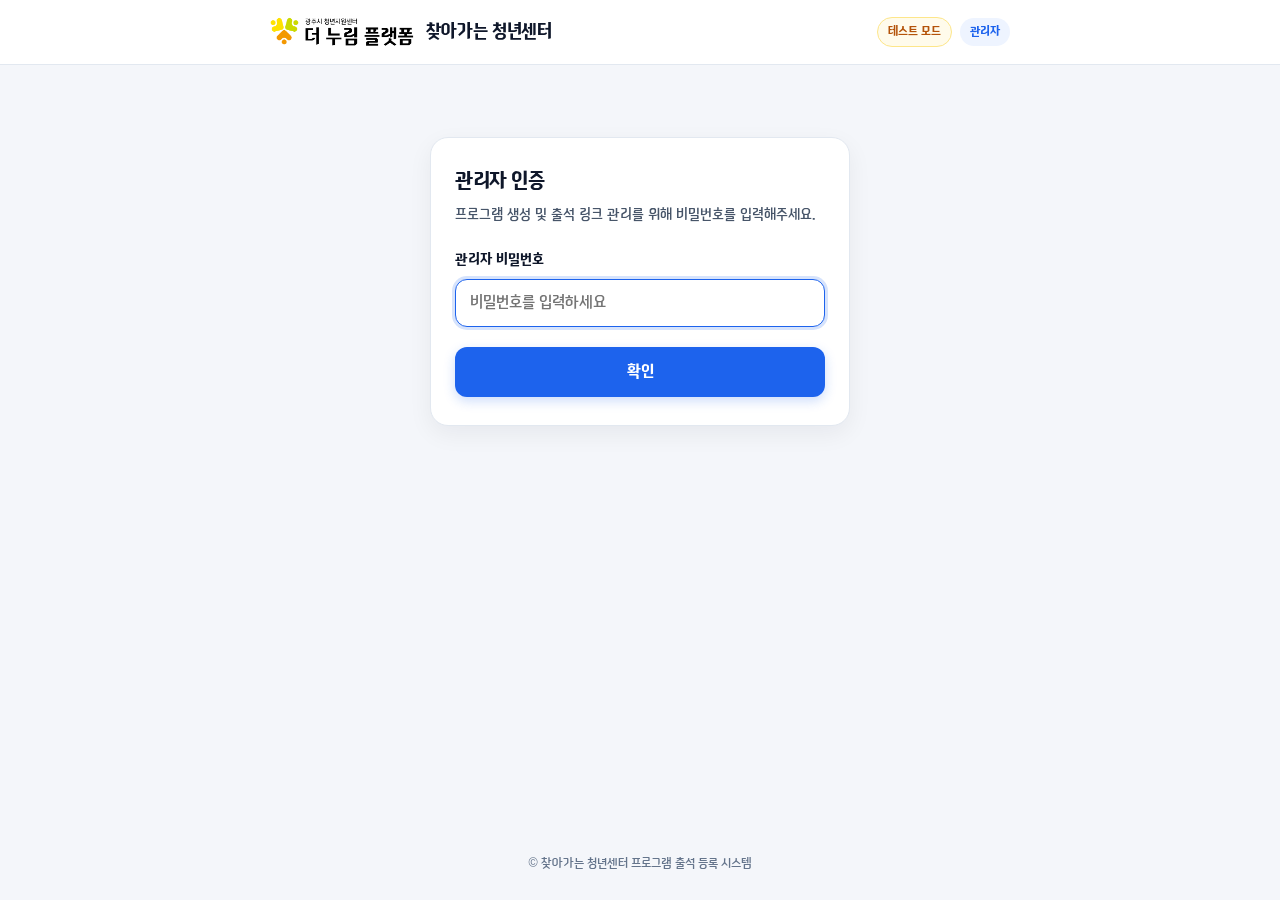
==== admin.html @ 54765390 "Initial commit: 찾아가는 청년센터 출석 등록 시스템" ====
<!DOCTYPE html>
<html lang="ko">
<head>
  <meta charset="UTF-8" />
  <meta name="viewport" content="width=device-width, initial-scale=1.0, viewport-fit=cover" />
  <title>찾아가는 청년센터 - 관리자 페이지</title>
  <link rel="stylesheet" href="./style.css" />
</head>
<body>
  <!-- 상단 헤더 -->
  <header class="site-header">
    <div class="header-inner">
      <div class="brand">
        <img
          src="./assets/images/logo.png"
          alt="찾아가는 청년센터 로고"
          class="brand-logo"
          onerror="this.style.display='none'"
        />
        <span class="brand-title">찾아가는 청년센터</span>
      </div>
      <div style="display: flex; align-items: center; gap: 8px;">
        <span id="testModeBadge" class="header-badge header-badge--test hidden">테스트 모드</span>
        <span class="header-badge">관리자</span>
      </div>
    </div>
  </header>

  <!-- 메인 콘텐츠 -->
  <main class="main-container main-container--admin">
    <!-- 1. 관리자 비밀번호 확인 화면 -->
    <section id="authSection" class="card auth-card">
      <div class="card-header">
        <h1 class="card-title">관리자 인증</h1>
        <p class="card-subtitle">프로그램 생성 및 출석 링크 관리를 위해 비밀번호를 입력해주세요.</p>
      </div>

      <form id="authForm" class="form-stack" novalidate>
        <div class="form-group">
          <label for="adminPasswordInput" class="form-label">관리자 비밀번호</label>
          <input
            type="password"
            id="adminPasswordInput"
            class="form-input"
            placeholder="비밀번호를 입력하세요"
            autocomplete="current-password"
            required
          />
          <p id="authError" class="field-error" role="alert"></p>
        </div>
        <button type="submit" class="btn btn--primary btn--full">확인</button>
      </form>
    </section>

    <!-- 2. 관리자 대시보드 (인증 통과 후 표시) -->
    <div id="adminDashboard" class="hidden">
      <!-- 프로그램 생성 / 수정 카드 -->
      <section id="programFormCard" class="card">
        <!-- 수정 모드 배너 -->
        <div id="editModeBanner" class="edit-mode-banner hidden" role="status">
          <div class="edit-mode-text">
            <strong>프로그램 수정 모드 (<span id="editModeCodeLabel"></span>)</strong>
            저장 이후 새로 등록되는 출석에만 변경 내용이 반영되며, 이전 출석 기록은 그대로 유지됩니다.
          </div>
          <button type="button" id="cancelEditBtn" class="btn btn--secondary btn--sm">수정 취소</button>
        </div>

        <div class="card-header">
          <h1 id="programFormTitle" class="card-title">새 프로그램 생성</h1>
          <p id="programFormSubtitle" class="card-subtitle">
            프로그램 정보를 입력하면 고유 코드가 자동 발급되고 참가자 출석 등록용 전용 링크가 생성됩니다.
          </p>
        </div>

        <form id="createProgramForm" class="form-stack" novalidate>
          <!-- 1) 프로그램명 -->
          <div class="form-group">
            <label for="inputProgramName" class="form-label">
              프로그램명 <span class="required-mark" aria-hidden="true">*</span>
            </label>
            <input
              type="text"
              id="inputProgramName"
              class="form-input"
              placeholder="예: 청년 재테크 원데이 클래스"
              required
            />
          </div>

          <!-- 2) 프로그램 일자 (다회기 복수 선택 달력) -->
          <div class="form-group">
            <div class="form-label-row">
              <span class="form-label">
                프로그램 일자 <span class="required-mark" aria-hidden="true">*</span>
                <span class="optional-mark">(다회기 복수 선택 가능)</span>
              </span>
              <span id="selectedDateCountPill" class="roster-count-pill">날짜 미선택</span>
            </div>

            <div class="calendar-box" id="multiDateCalendar">
              <div class="calendar-toolbar">
                <div class="calendar-nav">
                  <button type="button" id="calPrevMonthBtn" class="calendar-nav-btn" aria-label="이전 달">&#8249;</button>
                  <span id="calMonthLabel" class="calendar-month-label"></span>
                  <button type="button" id="calNextMonthBtn" class="calendar-nav-btn" aria-label="다음 달">&#8250;</button>
                </div>
                <div class="calendar-actions">
                  <button type="button" id="calTodayBtn" class="calendar-action-btn">오늘</button>
                  <button type="button" id="calClearDatesBtn" class="calendar-action-btn" disabled>전체 해제</button>
                </div>
              </div>

              <div id="calWeekdays" class="calendar-weekdays" role="row"></div>
              <div id="calDaysGrid" class="calendar-days" role="grid"></div>

              <div id="selectedDatesWrap" class="selected-dates-wrap">
                <span class="selected-dates-empty">달력에서 프로그램 진행 날짜를 클릭해 선택하세요.</span>
              </div>
            </div>

            <p class="form-help">
              날짜를 클릭해 여러 일자를 선택할 수 있으며, 상단 요일(일~토)을 클릭하면 해당 월의 같은 요일을 한 번에 선택하거나 해제할 수 있습니다.
            </p>
          </div>

          <!-- 3) 프로그램 시간 (오전/오후 · 시 · 분 드롭다운) -->
          <div class="form-group">
            <span class="form-label">
              프로그램 시간 <span class="required-mark" aria-hidden="true">*</span>
            </span>
            <div class="time-range-box">
              <div class="time-row">
                <span class="time-row-label">시작</span>
                <select id="startPeriod" class="form-select" aria-label="시작 오전/오후">
                  <option value="오전">오전</option>
                  <option value="오후" selected>오후</option>
                </select>
                <select id="startHour" class="form-select" aria-label="시작 시"></select>
                <select id="startMinute" class="form-select" aria-label="시작 분"></select>
              </div>
              <div class="time-row">
                <span class="time-row-label">종료</span>
                <select id="endPeriod" class="form-select" aria-label="종료 오전/오후"></select>
                <select id="endHour" class="form-select" aria-label="종료 시"></select>
                <select id="endMinute" class="form-select" aria-label="종료 분"></select>
              </div>
              <div class="time-preview-row">
                <span id="timePreviewText"></span>
              </div>
            </div>
            <p class="form-help">
              종료 시간은 선택한 시작 시간 이후의 시간만 자동으로 표시됩니다.
            </p>
          </div>

          <!-- 4) 강사명 -->
          <div class="form-group">
            <label for="inputInstructor" class="form-label">
              강사명 <span class="required-mark" aria-hidden="true">*</span>
            </label>
            <input
              type="text"
              id="inputInstructor"
              class="form-input"
              placeholder="예: 김청년"
              required
            />
          </div>

          <!-- 5) 사전 신청자 명단 (구조화 입력 + 추가 버튼) -->
          <div class="form-group">
            <div class="form-label-row">
              <span class="form-label">
                사전 신청자 명단 <span class="optional-mark">(선택사항)</span>
              </span>
              <span id="rosterCountPill" class="roster-count-pill">현장자유등록</span>
            </div>

            <div class="roster-builder">
              <div class="roster-builder-grid">
                <div class="roster-field">
                  <label for="rosterNameInput" class="roster-field-label">참가자명</label>
                  <input
                    type="text"
                    id="rosterNameInput"
                    class="form-input"
                    placeholder="실명 입력 (한글 2~5자)"
                    maxlength="10"
                  />
                </div>

                <div class="roster-field">
                  <label for="rosterBirthInput" class="roster-field-label">생년월일 (6자리)</label>
                  <input
                    type="text"
                    id="rosterBirthInput"
                    class="form-input"
                    inputmode="numeric"
                    pattern="[0-9]*"
                    maxlength="6"
                    placeholder="예: 950213"
                    autocomplete="off"
                  />
                </div>

                <div class="roster-field roster-field--full">
                  <span class="roster-field-label">성별</span>
                  <div class="option-card-grid" role="radiogroup" aria-label="사전 신청자 성별">
                    <div class="option-card">
                      <input type="radio" id="rosterGenderMale" name="rosterGender" value="남성" />
                      <label for="rosterGenderMale" class="option-card-label">남성</label>
                    </div>
                    <div class="option-card">
                      <input type="radio" id="rosterGenderFemale" name="rosterGender" value="여성" />
                      <label for="rosterGenderFemale" class="option-card-label">여성</label>
                    </div>
                  </div>
                </div>
              </div>

              <p id="rosterAddError" class="field-error" role="alert"></p>

              <div class="roster-add-row">
                <span class="form-help">이름 · 생년월일 · 성별 입력 후 추가 버튼을 눌러 명단에 등록하세요.</span>
                <button type="button" id="addRosterBtn" class="btn btn--secondary btn--sm">
                  + 참가자 추가
                </button>
              </div>

              <div id="rosterListContainer" class="roster-list"></div>
            </div>

            <p class="form-help">
              명단을 등록하면 이름·생년월일·성별이 일치하는 참가자만 출석할 수 있으며, 비워두면 현장 자유 참여(누구나 등록 가능) 모드로 작동합니다.
            </p>
          </div>

          <!-- 에러 알림 -->
          <div id="createAlert" class="alert alert--danger hidden" role="alert"></div>

          <!-- 생성 / 수정 버튼 -->
          <div class="form-actions-row">
            <button type="button" id="cancelEditBottomBtn" class="btn btn--secondary hidden">
              수정 취소
            </button>
            <button type="submit" id="createProgramBtn" class="btn btn--primary btn--full">
              프로그램 생성 및 링크 발급
            </button>
          </div>
        </form>
      </section>

      <!-- 생성 / 수정 완료 결과 카드 -->
      <section id="createdResultSection" class="card result-card hidden" aria-live="polite">
        <div class="result-header">
          <h2 class="result-title">
            <svg width="20" height="20" viewBox="0 0 24 24" fill="none" stroke="currentColor" stroke-width="2.4" stroke-linecap="round" stroke-linejoin="round" aria-hidden="true">
              <polyline points="20 6 9 17 4 12"></polyline>
            </svg>
            <span id="resultTitleText">프로그램이 생성되었습니다</span>
          </h2>
          <span id="resultCodeBadge" class="badge badge--code"></span>
        </div>

        <div class="summary-box" style="margin-top: 0;">
          <div class="summary-row">
            <span class="summary-key">프로그램명</span>
            <span id="resultProgramName" class="summary-val"></span>
          </div>
          <div class="summary-row">
            <span class="summary-key">일시</span>
            <span id="resultDateTime" class="summary-val"></span>
          </div>
          <div class="summary-row">
            <span class="summary-key">강사명</span>
            <span id="resultInstructor" class="summary-val"></span>
          </div>
          <div class="summary-row">
            <span class="summary-key">참여 방식</span>
            <span id="resultMode" class="summary-val"></span>
          </div>
        </div>

        <div class="link-box">
          <input
            type="text"
            id="resultUrlInput"
            class="link-input"
            readonly
            aria-label="참가자 출석 등록 전용 URL"
          />
          <button type="button" id="copyResultUrlBtn" class="btn btn--primary btn--sm">
            링크 복사
          </button>
        </div>

        <div class="result-actions">
          <a
            id="openResultUrlLink"
            href="#"
            target="_blank"
            rel="noopener noreferrer"
            class="btn btn--secondary btn--sm"
          >
            출석 페이지 열기
          </a>
        </div>
      </section>

      <!-- 기존 프로그램 목록 카드 -->
      <section class="card">
        <div class="section-header">
          <div>
            <h2 class="card-title" style="margin-bottom: 2px;">생성된 프로그램 목록</h2>
            <p id="programListSubtitle" class="card-subtitle">저장된 프로그램의 출석 링크를 확인하고 복사할 수 있습니다.</p>
          </div>
          <button type="button" id="refreshListBtn" class="btn btn--secondary btn--sm">
            새로고침
          </button>
        </div>

        <div id="programListLoading" class="empty-state hidden">
          프로그램 목록을 불러오는 중입니다...
        </div>

        <div id="programListError" class="alert alert--danger hidden" role="alert"></div>

        <div id="programListContainer" class="program-list"></div>
      </section>
    </div>
  </main>

  <footer class="site-footer">
    &copy; 찾아가는 청년센터 프로그램 출석 등록 시스템
  </footer>

  <script src="./config.js"></script>
  <script src="./admin.js"></script>
</body>
</html>
---- style.css ----
/* ==========================================================================
   찾아가는 청년센터 - 프로그램 참가자 출석 등록 시스템
   공통 스타일시트 (style.css)
   ========================================================================== */

/* Custom Font Declarations (assets/fonts/에 파일 배치 시 자동 적용) */
@font-face {
  font-family: 'NEXONFootballGothic';
  src:
    url('./assets/fonts/NEXON Football Gothic L.otf') format('opentype'),
    url('./assets/fonts/NEXONFootballGothicL.woff2') format('woff2'),
    url('./assets/fonts/NEXONFootballGothicL.woff') format('woff'),
    url('./assets/fonts/NEXONFootballGothicL.ttf') format('truetype'),
    url('./assets/fonts/NEXONFootballGothicL.otf') format('opentype');
  font-weight: 300;
  font-style: normal;
  font-display: swap;
}

@font-face {
  font-family: 'NEXONFootballGothic';
  src:
    url('./assets/fonts/NEXON Football Gothic B.otf') format('opentype'),
    url('./assets/fonts/NEXONFootballGothicB.woff2') format('woff2'),
    url('./assets/fonts/NEXONFootballGothicB.woff') format('woff'),
    url('./assets/fonts/NEXONFootballGothicB.ttf') format('truetype'),
    url('./assets/fonts/NEXONFootballGothicB.otf') format('opentype');
  font-weight: 700;
  font-style: normal;
  font-display: swap;
}

/* CSS Variables */
:root {
  --font-main: 'NEXONFootballGothic', 'Pretendard', -apple-system, BlinkMacSystemFont, 'Malgun Gothic', 'Apple SD Gothic Neo', sans-serif;

  --color-bg: #f4f6fa;
  --color-surface: #ffffff;
  --color-surface-subtle: #f8fafc;
  --color-border: #e2e8f0;
  --color-border-strong: #cbd5e1;

  --color-text: #0f172a;
  --color-text-secondary: #475569;
  --color-text-muted: #64748b;

  --color-primary: #1d63ed;
  --color-primary-hover: #1552cc;
  --color-primary-soft: #eef4ff;
  --color-primary-ring: rgba(29, 99, 237, 0.18);

  --color-success: #059669;
  --color-success-soft: #ecfdf5;
  --color-success-border: #a7f3d0;

  --color-danger: #dc2626;
  --color-danger-soft: #fef2f2;
  --color-danger-border: #fecaca;

  --color-warning: #b45309;
  --color-warning-soft: #fffbeb;
  --color-warning-border: #fde68a;

  --radius-sm: 8px;
  --radius-md: 12px;
  --radius-lg: 18px;
  --radius-full: 9999px;

  --shadow-sm: 0 1px 2px rgba(15, 23, 42, 0.04);
  --shadow-md: 0 8px 24px rgba(15, 23, 42, 0.06);
  --shadow-lg: 0 16px 40px rgba(15, 23, 42, 0.08);
}

/* Reset & Base */
*,
*::before,
*::after {
  box-sizing: border-box;
}

html {
  -webkit-text-size-adjust: 100%;
  font-size: 16px;
  overflow-x: hidden;
}

body {
  margin: 0;
  min-height: 100vh;
  min-height: 100dvh;
  font-family: var(--font-main);
  font-weight: 300;
  line-height: 1.55;
  color: var(--color-text);
  background-color: var(--color-bg);
  -webkit-font-smoothing: antialiased;
  overflow-x: hidden;
  display: flex;
  flex-direction: column;
}

h1, h2, h3, h4, strong, th {
  font-weight: 700;
  margin: 0;
}

p {
  margin: 0;
}

button,
input,
select,
textarea {
  font-family: inherit;
  font-size: 1rem;
  color: var(--color-text);
}

.hidden {
  display: none !important;
}

/* Top Header */
.site-header {
  background-color: var(--color-surface);
  border-bottom: 1px solid var(--color-border);
  position: sticky;
  top: 0;
  z-index: 20;
}

.header-inner {
  max-width: 780px;
  margin: 0 auto;
  padding: 16px 20px;
  display: flex;
  align-items: center;
  justify-content: space-between;
  gap: 12px;
}

.header-inner--narrow {
  max-width: 520px;
  justify-content: center;
}

.brand {
  display: flex;
  align-items: center;
  gap: 10px;
  text-decoration: none;
  color: inherit;
}

.brand-logo {
  height: 32px;
  width: auto;
  max-width: 170px;
  object-fit: contain;
  display: block;
  flex-shrink: 0;
}

.brand-title {
  font-size: 1.15rem;
  font-weight: 700;
  letter-spacing: -0.02em;
  color: var(--color-text);
  white-space: nowrap;
}

.header-badge {
  display: inline-flex;
  align-items: center;
  gap: 6px;
  font-size: 0.75rem;
  font-weight: 700;
  padding: 5px 10px;
  border-radius: var(--radius-full);
  background-color: var(--color-primary-soft);
  color: var(--color-primary);
  white-space: nowrap;
}

.header-badge--test {
  background-color: var(--color-warning-soft);
  color: var(--color-warning);
  border: 1px solid var(--color-warning-border);
}

/* Main Container */
.main-container {
  width: 100%;
  max-width: 520px;
  margin: 0 auto;
  padding: 24px 16px 48px;
  flex: 1;
}

.main-container--admin {
  max-width: 780px;
}

/* Card */
.card {
  background-color: var(--color-surface);
  border: 1px solid var(--color-border);
  border-radius: var(--radius-lg);
  box-shadow: var(--shadow-md);
  padding: 28px 24px;
}

.card + .card {
  margin-top: 20px;
}

.card-header {
  margin-bottom: 22px;
}

.card-title {
  font-size: 1.3rem;
  letter-spacing: -0.02em;
  color: var(--color-text);
  margin-bottom: 6px;
}

.card-subtitle {
  font-size: 0.9rem;
  color: var(--color-text-secondary);
}

/* State Views (Loading / Error / Complete) */
.state-card {
  text-align: center;
  padding: 44px 24px;
}

.spinner {
  width: 38px;
  height: 38px;
  margin: 0 auto 18px;
  border: 3px solid var(--color-border);
  border-top-color: var(--color-primary);
  border-radius: 50%;
  animation: spin 0.8s linear infinite;
}

@keyframes spin {
  to {
    transform: rotate(360deg);
  }
}

.state-icon {
  width: 64px;
  height: 64px;
  margin: 0 auto 18px;
  border-radius: 50%;
  display: flex;
  align-items: center;
  justify-content: center;
}

.state-icon--error {
  background-color: var(--color-danger-soft);
  color: var(--color-danger);
}

.state-icon--success {
  background-color: var(--color-success-soft);
  color: var(--color-success);
}

.state-title {
  font-size: 1.25rem;
  margin-bottom: 8px;
  letter-spacing: -0.02em;
}

.state-message {
  font-size: 0.95rem;
  color: var(--color-text-secondary);
  line-height: 1.6;
  word-break: keep-all;
}

/* Form Elements */
.form-stack {
  display: flex;
  flex-direction: column;
  gap: 20px;
}

.form-grid-2 {
  display: grid;
  grid-template-columns: 1fr 1fr;
  gap: 16px;
}

.form-group {
  display: flex;
  flex-direction: column;
  gap: 8px;
}

.form-label-row {
  display: flex;
  align-items: center;
  justify-content: space-between;
  gap: 8px;
}

.form-label {
  font-size: 0.9rem;
  font-weight: 700;
  color: var(--color-text);
  display: inline-flex;
  align-items: center;
  gap: 4px;
}

.required-mark {
  color: var(--color-danger);
}

.optional-mark {
  font-size: 0.78rem;
  font-weight: 300;
  color: var(--color-text-muted);
}

.form-input,
.form-select,
.form-textarea {
  width: 100%;
  border: 1.5px solid var(--color-border);
  border-radius: var(--radius-md);
  background-color: var(--color-surface);
  padding: 12px 14px;
  font-size: 1rem; /* 16px 유지로 iOS Safari 포커스 자동 확대 방지 */
  color: var(--color-text);
  transition: border-color 0.15s ease, box-shadow 0.15s ease, background-color 0.15s ease;
  outline: none;
  -webkit-appearance: none;
}

.form-input,
.form-select {
  min-height: 48px;
}

.form-textarea {
  min-height: 120px;
  resize: vertical;
  line-height: 1.5;
}

.form-input:focus,
.form-select:focus,
.form-textarea:focus {
  border-color: var(--color-primary);
  box-shadow: 0 0 0 3px var(--color-primary-ring);
}

.form-input[readonly] {
  background-color: var(--color-surface-subtle);
  color: var(--color-text);
  font-weight: 700;
  cursor: default;
  border-color: var(--color-border);
}

.form-input[readonly]:focus {
  border-color: var(--color-border);
  box-shadow: none;
}

.form-input.is-invalid,
.form-select.is-invalid {
  border-color: var(--color-danger);
  background-color: #fffafa;
}

.form-input.is-invalid:focus,
.form-select.is-invalid:focus {
  box-shadow: 0 0 0 3px rgba(220, 38, 38, 0.15);
}

.form-help {
  font-size: 0.82rem;
  color: var(--color-text-muted);
  line-height: 1.5;
  word-break: keep-all;
}

.field-error {
  font-size: 0.84rem;
  font-weight: 700;
  color: var(--color-danger);
  line-height: 1.45;
  word-break: keep-all;
  display: none;
}

.field-error.visible {
  display: block;
}

/* Program Meta Bar under Program Name */
.program-meta {
  display: flex;
  flex-wrap: wrap;
  align-items: center;
  gap: 8px;
  margin-top: 2px;
  padding: 10px 12px;
  border-radius: var(--radius-sm);
  background-color: var(--color-surface-subtle);
  border: 1px solid var(--color-border);
  font-size: 0.84rem;
  color: var(--color-text-secondary);
}

.program-meta-item {
  display: inline-flex;
  align-items: center;
  gap: 5px;
}

.program-meta-divider {
  color: var(--color-border-strong);
}

/* Badges */
.badge {
  display: inline-flex;
  align-items: center;
  gap: 4px;
  padding: 3px 9px;
  border-radius: var(--radius-full);
  font-size: 0.76rem;
  font-weight: 700;
  line-height: 1.3;
  white-space: nowrap;
}

.badge--restricted {
  background-color: var(--color-primary-soft);
  color: var(--color-primary);
}

.badge--open {
  background-color: var(--color-success-soft);
  color: var(--color-success);
}

.badge--code {
  background-color: var(--color-surface-subtle);
  color: var(--color-text-secondary);
  border: 1px solid var(--color-border);
  font-family: ui-monospace, SFMono-Regular, Menlo, Monaco, Consolas, monospace;
}

/* Birthdate 3-Select Row */
.birthdate-grid {
  display: grid;
  grid-template-columns: 1.25fr 1fr 1fr;
  gap: 10px;
}

.form-select {
  appearance: none;
  background-image: url("data:image/svg+xml,%3Csvg xmlns='http://www.w3.org/2000/svg' width='16' height='16' viewBox='0 0 24 24' fill='none' stroke='%2364748b' stroke-width='2' stroke-linecap='round' stroke-linejoin='round'%3E%3Cpolyline points='6 9 12 15 18 9'%3E%3C/polyline%3E%3C/svg%3E");
  background-repeat: no-repeat;
  background-position: right 12px center;
  padding-right: 34px;
  cursor: pointer;
}

/* Gender Radio Cards */
.option-card-grid {
  display: grid;
  grid-template-columns: 1fr 1fr;
  gap: 10px;
}

.option-card {
  position: relative;
}

.option-card input[type='radio'] {
  position: absolute;
  opacity: 0;
  width: 1px;
  height: 1px;
  pointer-events: none;
}

.option-card-label {
  display: flex;
  align-items: center;
  justify-content: center;
  min-height: 48px;
  padding: 12px 14px;
  border: 1.5px solid var(--color-border);
  border-radius: var(--radius-md);
  background-color: var(--color-surface);
  font-size: 0.96rem;
  font-weight: 700;
  color: var(--color-text-secondary);
  cursor: pointer;
  transition: all 0.15s ease;
  user-select: none;
}

.option-card-label:hover {
  border-color: var(--color-border-strong);
  background-color: var(--color-surface-subtle);
}

.option-card input[type='radio']:checked + .option-card-label {
  border-color: var(--color-primary);
  background-color: var(--color-primary-soft);
  color: var(--color-primary);
  box-shadow: 0 0 0 2px var(--color-primary-ring);
}

.option-card input[type='radio']:focus-visible + .option-card-label {
  outline: 2px solid var(--color-primary);
  outline-offset: 2px;
}

/* Privacy Consent Box */
.consent-box {
  border: 1px solid var(--color-border);
  border-radius: var(--radius-md);
  background-color: var(--color-surface-subtle);
  padding: 14px 16px;
  font-size: 0.84rem;
  color: var(--color-text-secondary);
  line-height: 1.6;
}

.consent-box-title {
  font-size: 0.88rem;
  font-weight: 700;
  color: var(--color-text);
  margin-bottom: 8px;
}

.consent-list {
  margin: 0;
  padding-left: 16px;
}

.consent-list li {
  margin-bottom: 4px;
  word-break: keep-all;
}

.consent-list li:last-child {
  margin-bottom: 0;
}

.consent-radios {
  display: flex;
  align-items: center;
  gap: 20px;
  margin-top: 6px;
  padding: 4px 2px;
}

.radio-inline {
  display: inline-flex;
  align-items: center;
  gap: 8px;
  font-size: 0.94rem;
  font-weight: 700;
  color: var(--color-text);
  cursor: pointer;
  user-select: none;
}

.radio-inline input[type='radio'] {
  width: 18px;
  height: 18px;
  margin: 0;
  accent-color: var(--color-primary);
  cursor: pointer;
}

/* Alert Banner */
.alert {
  padding: 13px 15px;
  border-radius: var(--radius-md);
  font-size: 0.9rem;
  font-weight: 700;
  line-height: 1.5;
  word-break: keep-all;
}

.alert--danger {
  background-color: var(--color-danger-soft);
  color: var(--color-danger);
  border: 1px solid var(--color-danger-border);
}

.alert--success {
  background-color: var(--color-success-soft);
  color: var(--color-success);
  border: 1px solid var(--color-success-border);
}

.alert--info {
  background-color: var(--color-primary-soft);
  color: var(--color-primary);
  border: 1px solid #bfdbfe;
}

/* Buttons */
.btn {
  display: inline-flex;
  align-items: center;
  justify-content: center;
  gap: 8px;
  min-height: 50px;
  padding: 12px 20px;
  border: none;
  border-radius: var(--radius-md);
  font-size: 1rem;
  font-weight: 700;
  cursor: pointer;
  transition: background-color 0.15s ease, transform 0.1s ease, box-shadow 0.15s ease, border-color 0.15s ease;
  text-decoration: none;
  white-space: nowrap;
}

.btn:active:not(:disabled) {
  transform: translateY(1px);
}

.btn:disabled {
  opacity: 0.6;
  cursor: not-allowed;
}

.btn--primary {
  background-color: var(--color-primary);
  color: #ffffff;
  box-shadow: 0 4px 12px rgba(29, 99, 237, 0.22);
}

.btn--primary:hover:not(:disabled) {
  background-color: var(--color-primary-hover);
}

.btn--secondary {
  background-color: var(--color-surface);
  color: var(--color-text);
  border: 1.5px solid var(--color-border-strong);
}

.btn--secondary:hover:not(:disabled) {
  background-color: var(--color-surface-subtle);
  border-color: var(--color-text-muted);
}

.btn--danger-outline {
  background-color: var(--color-surface);
  color: var(--color-danger);
  border: 1.5px solid var(--color-danger-border);
}

.btn--danger-outline:hover:not(:disabled) {
  background-color: var(--color-danger-soft);
  border-color: var(--color-danger);
}

.btn--copied {
  background-color: var(--color-success) !important;
  color: #ffffff !important;
  border-color: var(--color-success) !important;
}

.btn--sm {
  min-height: 38px;
  padding: 8px 14px;
  font-size: 0.85rem;
  border-radius: var(--radius-sm);
}

.btn--full {
  width: 100%;
}

/* Summary Card (Completion Screen) */
.summary-box {
  margin-top: 24px;
  text-align: left;
  border: 1px solid var(--color-border);
  border-radius: var(--radius-md);
  background-color: var(--color-surface-subtle);
  padding: 18px 20px;
}

.summary-row {
  display: flex;
  justify-content: space-between;
  align-items: flex-start;
  gap: 16px;
  padding: 9px 0;
  border-bottom: 1px solid var(--color-border);
  font-size: 0.92rem;
}

.summary-row:first-child {
  padding-top: 0;
}

.summary-row:last-child {
  padding-bottom: 0;
  border-bottom: none;
}

.summary-key {
  color: var(--color-text-muted);
  flex-shrink: 0;
}

.summary-val {
  font-weight: 700;
  color: var(--color-text);
  text-align: right;
  word-break: break-word;
}

/* Admin Specific Styles */
.auth-card {
  max-width: 420px;
  margin: 48px auto;
}

.roster-count-pill {
  font-size: 0.78rem;
  font-weight: 700;
  padding: 3px 10px;
  border-radius: var(--radius-full);
  background-color: var(--color-surface-subtle);
  color: var(--color-text-secondary);
  border: 1px solid var(--color-border);
}

.roster-count-pill.has-names {
  background-color: var(--color-primary-soft);
  color: var(--color-primary);
  border-color: #bfdbfe;
}

/* Newly Generated Program Result Card */
.result-card {
  border: 1.5px solid var(--color-success-border);
  background: linear-gradient(180deg, #f4fdf9 0%, #ffffff 36%);
}

.result-header {
  display: flex;
  align-items: center;
  justify-content: space-between;
  flex-wrap: wrap;
  gap: 8px;
  margin-bottom: 14px;
}

.result-title {
  font-size: 1.05rem;
  color: var(--color-success);
  display: inline-flex;
  align-items: center;
  gap: 6px;
}

.link-box {
  margin-top: 16px;
  display: flex;
  gap: 8px;
  align-items: stretch;
}

.link-input {
  flex: 1;
  min-width: 0;
  font-size: 0.88rem;
  font-family: ui-monospace, SFMono-Regular, Menlo, Monaco, Consolas, monospace;
  background-color: var(--color-surface-subtle);
  border: 1.5px solid var(--color-border);
  border-radius: var(--radius-sm);
  padding: 10px 12px;
  color: var(--color-text);
}

.result-actions {
  margin-top: 12px;
  display: flex;
  justify-content: flex-end;
  gap: 8px;
}

/* Program List Section */
.section-header {
  display: flex;
  align-items: center;
  justify-content: space-between;
  gap: 12px;
  margin-bottom: 18px;
}

.program-list {
  display: flex;
  flex-direction: column;
  gap: 12px;
}

.program-item {
  border: 1px solid var(--color-border);
  border-radius: var(--radius-md);
  padding: 16px 18px;
  background-color: var(--color-surface);
  transition: border-color 0.15s ease, box-shadow 0.15s ease;
}

.program-item:hover {
  border-color: var(--color-border-strong);
  box-shadow: var(--shadow-sm);
}

.program-item-top {
  display: flex;
  align-items: flex-start;
  justify-content: space-between;
  gap: 10px;
  margin-bottom: 8px;
}

.program-item-name {
  font-size: 1.02rem;
  font-weight: 700;
  color: var(--color-text);
  word-break: keep-all;
}

.program-item-badges {
  display: flex;
  flex-wrap: wrap;
  gap: 6px;
  flex-shrink: 0;
}

.program-item-meta {
  font-size: 0.85rem;
  color: var(--color-text-secondary);
  margin-bottom: 12px;
  display: flex;
  flex-wrap: wrap;
  gap: 6px 14px;
}

.program-item-link-row {
  display: flex;
  align-items: center;
  gap: 8px;
  background-color: var(--color-surface-subtle);
  border: 1px solid var(--color-border);
  border-radius: var(--radius-sm);
  padding: 6px 8px 6px 12px;
}

.program-item-url {
  flex: 1;
  min-width: 0;
  font-size: 0.82rem;
  font-family: ui-monospace, SFMono-Regular, Menlo, Monaco, Consolas, monospace;
  color: var(--color-primary);
  text-decoration: none;
  overflow: hidden;
  text-overflow: ellipsis;
  white-space: nowrap;
}

.program-item-url:hover {
  text-decoration: underline;
}

.empty-state {
  text-align: center;
  padding: 36px 16px;
  color: var(--color-text-muted);
  font-size: 0.92rem;
  background-color: var(--color-surface-subtle);
  border: 1px dashed var(--color-border-strong);
  border-radius: var(--radius-md);
}

/* Multi-Date Calendar Picker */
.calendar-box {
  border: 1.5px solid var(--color-border);
  border-radius: var(--radius-md);
  background-color: var(--color-surface);
  padding: 16px;
}

.calendar-toolbar {
  display: flex;
  align-items: center;
  justify-content: space-between;
  gap: 8px;
  margin-bottom: 12px;
}

.calendar-nav {
  display: flex;
  align-items: center;
  gap: 8px;
}

.calendar-nav-btn {
  width: 34px;
  height: 34px;
  border: 1px solid var(--color-border);
  border-radius: var(--radius-sm);
  background-color: var(--color-surface);
  color: var(--color-text);
  display: inline-flex;
  align-items: center;
  justify-content: center;
  cursor: pointer;
  font-size: 0.9rem;
  font-weight: 700;
  transition: background-color 0.15s ease, border-color 0.15s ease;
}

.calendar-nav-btn:hover {
  background-color: var(--color-surface-subtle);
  border-color: var(--color-border-strong);
}

.calendar-month-label {
  font-size: 1rem;
  font-weight: 700;
  min-width: 108px;
  text-align: center;
  color: var(--color-text);
}

.calendar-actions {
  display: flex;
  align-items: center;
  gap: 6px;
}

.calendar-action-btn {
  height: 30px;
  padding: 0 10px;
  border: 1px solid var(--color-border);
  border-radius: var(--radius-sm);
  background-color: var(--color-surface-subtle);
  color: var(--color-text-secondary);
  font-size: 0.78rem;
  font-weight: 700;
  cursor: pointer;
  transition: all 0.15s ease;
}

.calendar-action-btn:hover:not(:disabled) {
  border-color: var(--color-border-strong);
  color: var(--color-text);
}

.calendar-action-btn:disabled {
  opacity: 0.45;
  cursor: not-allowed;
}

.calendar-weekdays {
  display: grid;
  grid-template-columns: repeat(7, 1fr);
  gap: 4px;
  margin-bottom: 6px;
}

.calendar-weekday-btn {
  height: 32px;
  border: 1px solid transparent;
  border-radius: var(--radius-sm);
  background-color: transparent;
  font-size: 0.8rem;
  font-weight: 700;
  color: var(--color-text-secondary);
  cursor: pointer;
  transition: all 0.15s ease;
}

.calendar-weekday-btn:hover {
  background-color: var(--color-primary-soft);
  color: var(--color-primary);
  border-color: #bfdbfe;
}

.calendar-weekday-btn.is-sun {
  color: #dc2626;
}

.calendar-weekday-btn.is-sat {
  color: #2563eb;
}

.calendar-days {
  display: grid;
  grid-template-columns: repeat(7, 1fr);
  gap: 4px;
}

.calendar-day-empty {
  height: 38px;
}

.calendar-day-btn {
  height: 38px;
  border: 1.5px solid transparent;
  border-radius: var(--radius-sm);
  background-color: transparent;
  font-size: 0.88rem;
  font-weight: 700;
  color: var(--color-text);
  cursor: pointer;
  display: inline-flex;
  align-items: center;
  justify-content: center;
  position: relative;
  transition: background-color 0.12s ease, border-color 0.12s ease, color 0.12s ease;
}

.calendar-day-btn.is-sun {
  color: #dc2626;
}

.calendar-day-btn.is-sat {
  color: #2563eb;
}

.calendar-day-btn:hover {
  background-color: var(--color-surface-subtle);
  border-color: var(--color-border-strong);
}

.calendar-day-btn.is-today {
  border-color: var(--color-primary);
  background-color: var(--color-primary-soft);
}

.calendar-day-btn.is-selected {
  background-color: var(--color-primary);
  border-color: var(--color-primary);
  color: #ffffff !important;
  box-shadow: 0 2px 6px rgba(29, 99, 237, 0.25);
}

.calendar-day-btn.is-selected:hover {
  background-color: var(--color-primary-hover);
  border-color: var(--color-primary-hover);
}

.selected-dates-wrap {
  margin-top: 12px;
  padding-top: 12px;
  border-top: 1px solid var(--color-border);
  display: flex;
  flex-wrap: wrap;
  gap: 6px;
  min-height: 30px;
  align-items: center;
}

.selected-dates-empty {
  font-size: 0.82rem;
  color: var(--color-text-muted);
}

.date-chip {
  display: inline-flex;
  align-items: center;
  gap: 5px;
  padding: 4px 8px 4px 10px;
  border-radius: var(--radius-full);
  background-color: var(--color-primary-soft);
  border: 1px solid #bfdbfe;
  color: var(--color-primary);
  font-size: 0.78rem;
  font-weight: 700;
}

.date-chip-remove {
  border: none;
  background: transparent;
  color: var(--color-primary);
  font-size: 0.9rem;
  line-height: 1;
  padding: 0 2px;
  cursor: pointer;
  border-radius: 50%;
}

.date-chip-remove:hover {
  background-color: rgba(29, 99, 237, 0.14);
}

/* Session Date Pills (index.html & admin list) */
.session-dates-list {
  display: flex;
  flex-wrap: wrap;
  gap: 5px;
  margin-top: 6px;
  width: 100%;
}

.session-date-pill {
  display: inline-flex;
  align-items: center;
  padding: 2px 8px;
  border-radius: var(--radius-full);
  background-color: var(--color-surface);
  border: 1px solid var(--color-border);
  font-size: 0.75rem;
  font-weight: 700;
  color: var(--color-text-secondary);
}

.session-date-pill.is-today {
  background-color: var(--color-primary-soft);
  border-color: #bfdbfe;
  color: var(--color-primary);
}

.badge--sessions {
  background-color: var(--color-warning-soft);
  color: var(--color-warning);
  border: 1px solid var(--color-warning-border);
}

/* Edit Mode Banner (admin.html) */
.edit-mode-banner {
  display: flex;
  align-items: center;
  justify-content: space-between;
  gap: 12px;
  padding: 12px 14px;
  margin-bottom: 18px;
  border-radius: var(--radius-md);
  background-color: var(--color-warning-soft);
  border: 1.5px solid var(--color-warning-border);
  color: var(--color-warning);
}

.edit-mode-text {
  font-size: 0.86rem;
  line-height: 1.45;
  word-break: keep-all;
}

.edit-mode-text strong {
  display: block;
  font-size: 0.92rem;
  margin-bottom: 2px;
}

/* Time Range Dropdown Picker (admin.html) */
.time-range-box {
  border: 1.5px solid var(--color-border);
  border-radius: var(--radius-md);
  background-color: var(--color-surface-subtle);
  padding: 14px;
  display: flex;
  flex-direction: column;
  gap: 10px;
}

.time-row {
  display: grid;
  grid-template-columns: 64px 1fr 1fr 1fr;
  align-items: center;
  gap: 8px;
}

.time-row-label {
  font-size: 0.84rem;
  font-weight: 700;
  color: var(--color-text-secondary);
}

.time-row .form-select {
  min-height: 44px;
  padding: 8px 28px 8px 11px;
  font-size: 0.92rem;
}

.time-preview-row {
  display: flex;
  align-items: center;
  justify-content: flex-end;
  padding-top: 6px;
  border-top: 1px dashed var(--color-border-strong);
  font-size: 0.85rem;
  color: var(--color-primary);
  font-weight: 700;
}

/* Pre-Registered Participant Structured Builder (admin.html) */
.roster-builder {
  border: 1.5px solid var(--color-border);
  border-radius: var(--radius-md);
  background-color: var(--color-surface-subtle);
  padding: 16px;
  display: flex;
  flex-direction: column;
  gap: 14px;
}

.roster-builder-grid {
  display: grid;
  grid-template-columns: 1fr 1fr;
  gap: 12px;
}

.roster-field {
  display: flex;
  flex-direction: column;
  gap: 6px;
}

.roster-field--full {
  grid-column: 1 / -1;
}

.roster-field-label {
  font-size: 0.82rem;
  font-weight: 700;
  color: var(--color-text-secondary);
}

.roster-builder .form-input,
.roster-builder .form-select {
  min-height: 44px;
  padding: 9px 12px;
  font-size: 0.92rem;
  background-color: var(--color-surface);
}

.roster-builder .form-select {
  padding-right: 30px;
}

.roster-builder .option-card-label {
  min-height: 44px;
  padding: 9px 12px;
  font-size: 0.92rem;
}

.roster-add-row {
  display: flex;
  align-items: center;
  justify-content: space-between;
  gap: 10px;
  flex-wrap: wrap;
}

.roster-list {
  display: flex;
  flex-direction: column;
  gap: 8px;
  margin-top: 2px;
}

.roster-list-empty {
  padding: 14px;
  text-align: center;
  border: 1px dashed var(--color-border-strong);
  border-radius: var(--radius-sm);
  background-color: var(--color-surface);
  font-size: 0.84rem;
  color: var(--color-text-muted);
  word-break: keep-all;
}

.roster-item {
  display: flex;
  align-items: center;
  justify-content: space-between;
  gap: 10px;
  padding: 10px 12px;
  border: 1px solid var(--color-border);
  border-radius: var(--radius-sm);
  background-color: var(--color-surface);
}

.roster-item-info {
  display: flex;
  align-items: center;
  flex-wrap: wrap;
  gap: 6px 10px;
  font-size: 0.88rem;
}

.roster-item-index {
  display: inline-flex;
  align-items: center;
  justify-content: center;
  width: 22px;
  height: 22px;
  border-radius: 50%;
  background-color: var(--color-primary-soft);
  color: var(--color-primary);
  font-size: 0.76rem;
  font-weight: 700;
  flex-shrink: 0;
}

.roster-item-name {
  font-weight: 700;
  color: var(--color-text);
}

.roster-item-detail {
  color: var(--color-text-secondary);
  font-size: 0.84rem;
}

.roster-remove-btn {
  border: 1px solid var(--color-border);
  background-color: var(--color-surface-subtle);
  color: var(--color-danger);
  border-radius: var(--radius-sm);
  padding: 5px 10px;
  font-size: 0.78rem;
  font-weight: 700;
  cursor: pointer;
  flex-shrink: 0;
  transition: background-color 0.15s ease, border-color 0.15s ease;
}

.roster-remove-btn:hover {
  background-color: var(--color-danger-soft);
  border-color: var(--color-danger-border);
}

/* Program List Action Group */
.program-item-actions {
  display: flex;
  align-items: center;
  gap: 6px;
  flex-shrink: 0;
}

.form-actions-row {
  display: flex;
  gap: 10px;
}

.form-actions-row .btn--primary {
  flex: 1;
}

/* Fun First-Place Banner (오늘의 1등!!!) */
.first-place-banner {
  margin: 0 auto 20px;
  padding: 16px 18px;
  border-radius: var(--radius-md);
  background: linear-gradient(135deg, #fffbeb 0%, #fef3c7 100%);
  border: 2px solid #f59e0b;
  box-shadow: 0 8px 20px rgba(245, 158, 11, 0.18);
  animation: firstPlacePop 0.45s cubic-bezier(0.22, 1, 0.36, 1) both;
}

.first-place-title {
  font-size: 1.35rem;
  font-weight: 700;
  color: #b45309;
  letter-spacing: -0.02em;
  margin-bottom: 4px;
}

.first-place-sub {
  font-size: 0.88rem;
  color: #92400e;
  word-break: keep-all;
}

@keyframes firstPlacePop {
  0% {
    opacity: 0;
    transform: scale(0.9) translateY(8px);
  }
  70% {
    transform: scale(1.03) translateY(-2px);
  }
  100% {
    opacity: 1;
    transform: scale(1) translateY(0);
  }
}

/* Footer */
.site-footer {
  text-align: center;
  padding: 16px 16px calc(26px + env(safe-area-inset-bottom, 0px));
  font-size: 0.78rem;
  color: var(--color-text-muted);
}

/* Responsive (모바일 출석등록 / 관리자 최적화) */
@media (max-width: 600px) {
  .header-inner {
    padding: 13px 16px;
  }

  .brand {
    gap: 8px;
  }

  .brand-logo {
    height: 24px;
    max-width: 118px;
  }

  .brand-title {
    font-size: 1.05rem;
  }

  .main-container {
    padding: 14px 12px 32px;
  }

  .card {
    padding: 20px 16px;
    border-radius: 16px;
  }

  .card-header {
    margin-bottom: 18px;
  }

  .card-title {
    font-size: 1.18rem;
  }

  .card-subtitle {
    font-size: 0.86rem;
  }

  .state-card {
    padding: 34px 18px;
  }

  .form-stack {
    gap: 17px;
  }

  .form-input,
  .form-select {
    min-height: 50px;
    padding: 12px 14px;
    font-size: 1rem;
  }

  .option-card-label {
    min-height: 50px;
    font-size: 0.98rem;
    touch-action: manipulation;
  }

  .consent-box {
    padding: 12px 14px;
    font-size: 0.82rem;
  }

  .consent-radios {
    gap: 24px;
    padding: 6px 2px;
  }

  .radio-inline input[type='radio'] {
    width: 20px;
    height: 20px;
  }

  .btn {
    min-height: 52px;
    touch-action: manipulation;
  }

  .btn--sm {
    min-height: 38px;
  }

  .first-place-title {
    font-size: 1.24rem;
  }

  .summary-box {
    padding: 15px 16px;
  }

  .summary-row {
    font-size: 0.88rem;
  }

  .form-grid-2,
  .roster-builder-grid {
    grid-template-columns: 1fr;
    gap: 14px;
  }

  .time-row {
    grid-template-columns: 52px 1fr 1fr 1fr;
    gap: 6px;
  }

  .time-row .form-select {
    min-height: 44px;
    padding: 8px 22px 8px 8px;
    font-size: 0.9rem;
    background-position: right 6px center;
  }

  .edit-mode-banner {
    flex-direction: column;
    align-items: flex-start;
  }

  .birthdate-grid {
    gap: 8px;
  }

  .link-box {
    flex-direction: column;
  }

  .program-item-top {
    flex-direction: column;
  }

  .program-item-link-row {
    flex-wrap: wrap;
    padding: 10px;
  }

  .program-item-url {
    width: 100%;
    flex-basis: 100%;
  }

  .program-item-actions {
    width: 100%;
    justify-content: flex-end;
  }

  .form-actions-row {
    flex-direction: column-reverse;
  }
}

/* 초소형 모바일 화면 (360px 이하) */
@media (max-width: 360px) {
  .brand-logo {
    height: 21px;
    max-width: 100px;
  }

  .brand-title {
    font-size: 0.98rem;
  }

  .card {
    padding: 18px 14px;
  }
}
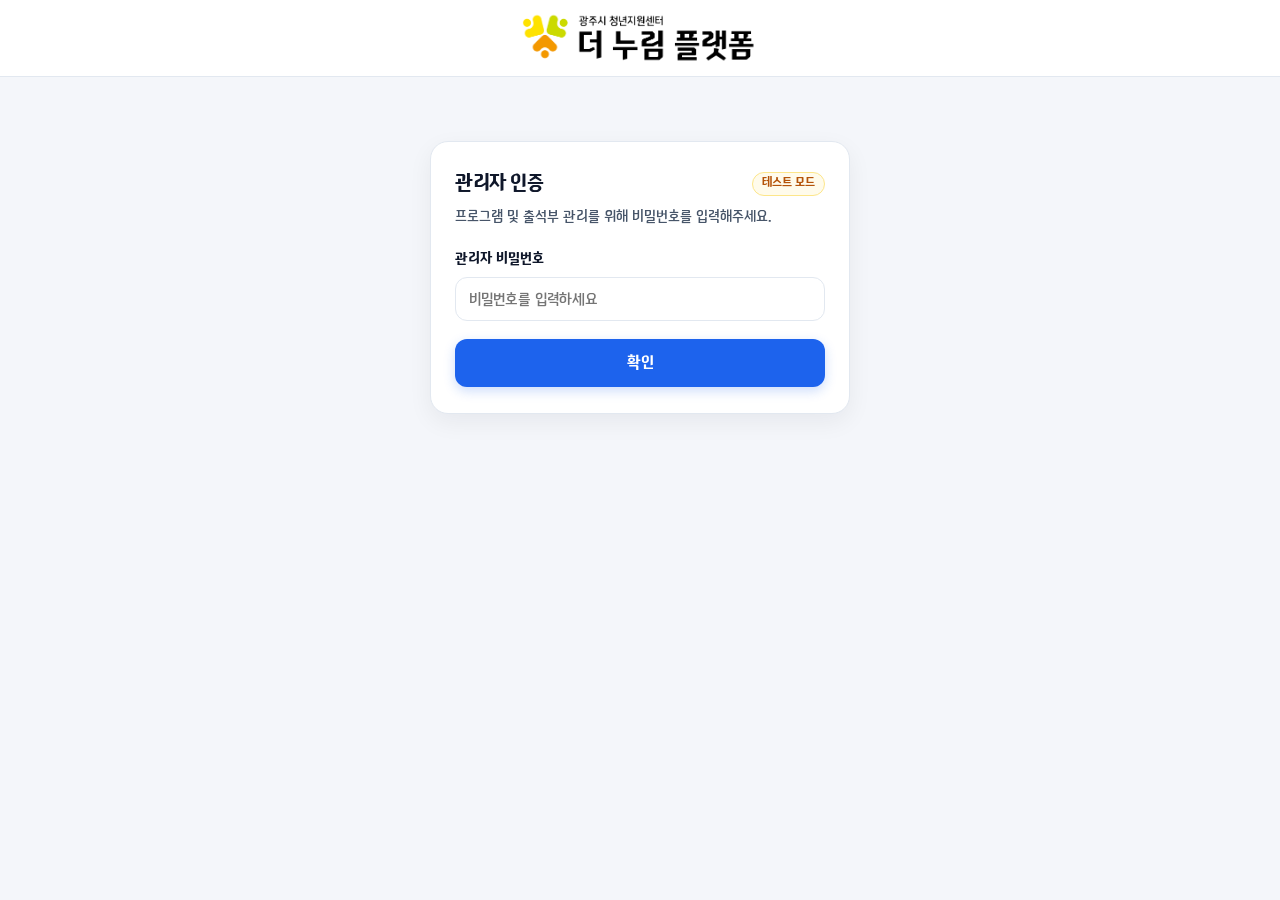
==== commit b7aaa16c: "feat: update attendance system with roster grid, anti-proxy device lock, and dynamic youth age" ====
--- a/admin.html
+++ b/admin.html
@@ -3,36 +3,40 @@
 <head>
   <meta charset="UTF-8" />
   <meta name="viewport" content="width=device-width, initial-scale=1.0, viewport-fit=cover" />
-  <title>찾아가는 청년센터 - 관리자 페이지</title>
+  <title>프로그램 출석 관리</title>
   <link rel="stylesheet" href="./style.css" />
 </head>
 <body>
-  <!-- 상단 헤더 -->
+  <!-- 상단 헤더 (로고 이미지 전용 가로 중앙 정렬) -->
   <header class="site-header">
     <div class="header-inner">
-      <div class="brand">
+      <a
+        href="https://www.gj-youth.or.kr"
+        target="_blank"
+        rel="noopener noreferrer"
+        class="brand-link"
+        aria-label="광주시 청년지원센터 홈페이지 바로가기"
+      >
         <img
           src="./assets/images/logo.png"
-          alt="찾아가는 청년센터 로고"
+          alt="광주시 청년지원센터 로고"
           class="brand-logo"
           onerror="this.style.display='none'"
         />
-        <span class="brand-title">찾아가는 청년센터</span>
-      </div>
-      <div style="display: flex; align-items: center; gap: 8px;">
-        <span id="testModeBadge" class="header-badge header-badge--test hidden">테스트 모드</span>
-        <span class="header-badge">관리자</span>
-      </div>
+      </a>
     </div>
   </header>
 
   <!-- 메인 콘텐츠 -->
   <main class="main-container main-container--admin">
-    <!-- 1. 관리자 비밀번호 확인 화면 -->
+    <!-- 1. 관리자 비밀번호 확인 창 -->
     <section id="authSection" class="card auth-card">
       <div class="card-header">
-        <h1 class="card-title">관리자 인증</h1>
-        <p class="card-subtitle">프로그램 생성 및 출석 링크 관리를 위해 비밀번호를 입력해주세요.</p>
+        <div class="card-title-row">
+          <h1 class="card-title">관리자 인증</h1>
+          <span id="authTestModeBadge" class="badge badge--test hidden">테스트 모드</span>
+        </div>
+        <p class="card-subtitle">프로그램 및 출석부 관리를 위해 비밀번호를 입력해주세요.</p>
       </div>
 
       <form id="authForm" class="form-stack" novalidate>
@@ -48,7 +52,7 @@
           />
           <p id="authError" class="field-error" role="alert"></p>
         </div>
-        <button type="submit" class="btn btn--primary btn--full">확인</button>
+        <button type="submit" id="authSubmitBtn" class="btn btn--primary btn--full">확인</button>
       </form>
     </section>
 
@@ -60,15 +64,18 @@
         <div id="editModeBanner" class="edit-mode-banner hidden" role="status">
           <div class="edit-mode-text">
             <strong>프로그램 수정 모드 (<span id="editModeCodeLabel"></span>)</strong>
-            저장 이후 새로 등록되는 출석에만 변경 내용이 반영되며, 이전 출석 기록은 그대로 유지됩니다.
+            저장 이후 새로 등록되는 출석에만 변경 내용이 반영되며, 이전 출석 기록은 유지됩니다.
           </div>
           <button type="button" id="cancelEditBtn" class="btn btn--secondary btn--sm">수정 취소</button>
         </div>
 
         <div class="card-header">
-          <h1 id="programFormTitle" class="card-title">새 프로그램 생성</h1>
+          <div class="card-title-row">
+            <h1 id="programFormTitle" class="card-title">새 프로그램 생성</h1>
+            <span id="testModeBadge" class="badge badge--test hidden">테스트 모드</span>
+          </div>
           <p id="programFormSubtitle" class="card-subtitle">
-            프로그램 정보를 입력하면 고유 코드가 자동 발급되고 참가자 출석 등록용 전용 링크가 생성됩니다.
+            프로그램 정보와 출석부 명단을 입력해 참가자 출석 등록용 전용 링크를 발급합니다.
           </p>
         </div>
 
@@ -87,70 +94,32 @@
             />
           </div>
 
-          <!-- 2) 프로그램 일자 (다회기 복수 선택 달력) -->
-          <div class="form-group">
-            <div class="form-label-row">
-              <span class="form-label">
+          <!-- 2) 프로그램 일자 & 3) 프로그램 시간 (균형 맞춘 2열 컴팩트 배치) -->
+          <div class="form-grid-2">
+            <div class="form-group">
+              <label for="inputProgramDate" class="form-label">
                 프로그램 일자 <span class="required-mark" aria-hidden="true">*</span>
-                <span class="optional-mark">(다회기 복수 선택 가능)</span>
-              </span>
-              <span id="selectedDateCountPill" class="roster-count-pill">날짜 미선택</span>
-            </div>
-
-            <div class="calendar-box" id="multiDateCalendar">
-              <div class="calendar-toolbar">
-                <div class="calendar-nav">
-                  <button type="button" id="calPrevMonthBtn" class="calendar-nav-btn" aria-label="이전 달">&#8249;</button>
-                  <span id="calMonthLabel" class="calendar-month-label"></span>
-                  <button type="button" id="calNextMonthBtn" class="calendar-nav-btn" aria-label="다음 달">&#8250;</button>
-                </div>
-                <div class="calendar-actions">
-                  <button type="button" id="calTodayBtn" class="calendar-action-btn">오늘</button>
-                  <button type="button" id="calClearDatesBtn" class="calendar-action-btn" disabled>전체 해제</button>
-                </div>
-              </div>
-
-              <div id="calWeekdays" class="calendar-weekdays" role="row"></div>
-              <div id="calDaysGrid" class="calendar-days" role="grid"></div>
-
-              <div id="selectedDatesWrap" class="selected-dates-wrap">
-                <span class="selected-dates-empty">달력에서 프로그램 진행 날짜를 클릭해 선택하세요.</span>
-              </div>
-            </div>
-
-            <p class="form-help">
-              날짜를 클릭해 여러 일자를 선택할 수 있으며, 상단 요일(일~토)을 클릭하면 해당 월의 같은 요일을 한 번에 선택하거나 해제할 수 있습니다.
-            </p>
-          </div>
-
-          <!-- 3) 프로그램 시간 (오전/오후 · 시 · 분 드롭다운) -->
-          <div class="form-group">
-            <span class="form-label">
-              프로그램 시간 <span class="required-mark" aria-hidden="true">*</span>
-            </span>
-            <div class="time-range-box">
-              <div class="time-row">
-                <span class="time-row-label">시작</span>
-                <select id="startPeriod" class="form-select" aria-label="시작 오전/오후">
-                  <option value="오전">오전</option>
-                  <option value="오후" selected>오후</option>
-                </select>
-                <select id="startHour" class="form-select" aria-label="시작 시"></select>
-                <select id="startMinute" class="form-select" aria-label="시작 분"></select>
-              </div>
-              <div class="time-row">
-                <span class="time-row-label">종료</span>
-                <select id="endPeriod" class="form-select" aria-label="종료 오전/오후"></select>
-                <select id="endHour" class="form-select" aria-label="종료 시"></select>
-                <select id="endMinute" class="form-select" aria-label="종료 분"></select>
-              </div>
-              <div class="time-preview-row">
-                <span id="timePreviewText"></span>
-              </div>
-            </div>
-            <p class="form-help">
-              종료 시간은 선택한 시작 시간 이후의 시간만 자동으로 표시됩니다.
-            </p>
+              </label>
+              <input
+                type="date"
+                id="inputProgramDate"
+                class="form-input form-input--date"
+                required
+              />
+            </div>
+
+            <div class="form-group">
+              <label for="inputProgramTime" class="form-label">
+                프로그램 시간 <span class="required-mark" aria-hidden="true">*</span>
+              </label>
+              <input
+                type="text"
+                id="inputProgramTime"
+                class="form-input"
+                placeholder="예: 14:00 ~ 16:00"
+                required
+              />
+            </div>
           </div>
 
           <!-- 4) 강사명 -->
@@ -167,84 +136,45 @@
             />
           </div>
 
-          <!-- 5) 사전 신청자 명단 (구조화 입력 + 추가 버튼) -->
+          <!-- 5) 출석부 명단 입력 영역 (선택사항 - 한 줄 가로 배치 + 다중 추가/삭제) -->
           <div class="form-group">
             <div class="form-label-row">
               <span class="form-label">
-                사전 신청자 명단 <span class="optional-mark">(선택사항)</span>
+                출석부 명단 <span class="optional-mark">(선택사항)</span>
               </span>
-              <span id="rosterCountPill" class="roster-count-pill">현장자유등록</span>
-            </div>
-
-            <div class="roster-builder">
-              <div class="roster-builder-grid">
-                <div class="roster-field">
-                  <label for="rosterNameInput" class="roster-field-label">참가자명</label>
-                  <input
-                    type="text"
-                    id="rosterNameInput"
-                    class="form-input"
-                    placeholder="실명 입력 (한글 2~5자)"
-                    maxlength="10"
-                  />
-                </div>
-
-                <div class="roster-field">
-                  <label for="rosterBirthInput" class="roster-field-label">생년월일 (6자리)</label>
-                  <input
-                    type="text"
-                    id="rosterBirthInput"
-                    class="form-input"
-                    inputmode="numeric"
-                    pattern="[0-9]*"
-                    maxlength="6"
-                    placeholder="예: 950213"
-                    autocomplete="off"
-                  />
-                </div>
-
-                <div class="roster-field roster-field--full">
-                  <span class="roster-field-label">성별</span>
-                  <div class="option-card-grid" role="radiogroup" aria-label="사전 신청자 성별">
-                    <div class="option-card">
-                      <input type="radio" id="rosterGenderMale" name="rosterGender" value="남성" />
-                      <label for="rosterGenderMale" class="option-card-label">남성</label>
-                    </div>
-                    <div class="option-card">
-                      <input type="radio" id="rosterGenderFemale" name="rosterGender" value="여성" />
-                      <label for="rosterGenderFemale" class="option-card-label">여성</label>
-                    </div>
-                  </div>
-                </div>
+              <span id="rosterCountPill" class="roster-count-pill">현장 등록 모드</span>
+            </div>
+
+            <div class="roster-box">
+              <p class="roster-guide">
+                출석부 명단을 등록하면 등록된 참가자만 출석할 수 있으며, 명단을 비워두면 누구나 출석 가능한 현장 등록 모드로 작동합니다.
+              </p>
+
+              <div class="roster-header-row" aria-hidden="true">
+                <span>이름</span>
+                <span>생년월일</span>
+                <span>성별</span>
+                <span></span>
               </div>
 
-              <p id="rosterAddError" class="field-error" role="alert"></p>
-
-              <div class="roster-add-row">
-                <span class="form-help">이름 · 생년월일 · 성별 입력 후 추가 버튼을 눌러 명단에 등록하세요.</span>
-                <button type="button" id="addRosterBtn" class="btn btn--secondary btn--sm">
-                  + 참가자 추가
-                </button>
-              </div>
-
-              <div id="rosterListContainer" class="roster-list"></div>
-            </div>
-
-            <p class="form-help">
-              명단을 등록하면 이름·생년월일·성별이 일치하는 참가자만 출석할 수 있으며, 비워두면 현장 자유 참여(누구나 등록 가능) 모드로 작동합니다.
-            </p>
+              <div id="rosterRowsContainer" class="roster-rows"></div>
+
+              <button type="button" id="addRosterRowBtn" class="btn btn--dashed btn--full roster-add-btn">
+                + 참가자 추가
+              </button>
+            </div>
           </div>
 
           <!-- 에러 알림 -->
           <div id="createAlert" class="alert alert--danger hidden" role="alert"></div>
 
-          <!-- 생성 / 수정 버튼 -->
+          <!-- 저장 버튼 -->
           <div class="form-actions-row">
             <button type="button" id="cancelEditBottomBtn" class="btn btn--secondary hidden">
               수정 취소
             </button>
             <button type="submit" id="createProgramBtn" class="btn btn--primary btn--full">
-              프로그램 생성 및 링크 발급
+              프로그램 생성 및 저장
             </button>
           </div>
         </form>
@@ -276,8 +206,8 @@
             <span id="resultInstructor" class="summary-val"></span>
           </div>
           <div class="summary-row">
-            <span class="summary-key">참여 방식</span>
-            <span id="resultMode" class="summary-val"></span>
+            <span class="summary-key">출석부 인원</span>
+            <span id="resultRosterCount" class="summary-val"></span>
           </div>
         </div>
 
@@ -312,7 +242,7 @@
         <div class="section-header">
           <div>
             <h2 class="card-title" style="margin-bottom: 2px;">생성된 프로그램 목록</h2>
-            <p id="programListSubtitle" class="card-subtitle">저장된 프로그램의 출석 링크를 확인하고 복사할 수 있습니다.</p>
+            <p class="card-subtitle">저장된 프로그램의 출석 링크를 확인하고 복사할 수 있습니다.</p>
           </div>
           <button type="button" id="refreshListBtn" class="btn btn--secondary btn--sm">
             새로고침
@@ -330,11 +260,9 @@
     </div>
   </main>
 
-  <footer class="site-footer">
-    &copy; 찾아가는 청년센터 프로그램 출석 등록 시스템
-  </footer>
-
-  <script src="./config.js"></script>
+  <footer class="site-footer" aria-hidden="true"></footer>
+
+  <script src="./config.js" onerror="void 0"></script>
   <script src="./admin.js"></script>
 </body>
 </html>
--- a/style.css
+++ b/style.css
@@ -1,5 +1,5 @@
 /* ==========================================================================
-   찾아가는 청년센터 - 프로그램 참가자 출석 등록 시스템
+   광주시 청년지원센터 - 프로그램 참가자 출석 등록 시스템
    공통 스타일시트 (style.css)
    ========================================================================== */
 
@@ -68,7 +68,6 @@
 
   --shadow-sm: 0 1px 2px rgba(15, 23, 42, 0.04);
   --shadow-md: 0 8px 24px rgba(15, 23, 42, 0.06);
-  --shadow-lg: 0 16px 40px rgba(15, 23, 42, 0.08);
 }
 
 /* Reset & Base */
@@ -121,7 +120,9 @@
   display: none !important;
 }
 
-/* Top Header */
+/* ==========================================================================
+   Top Header (로고 이미지 전용 가로 중앙 정렬)
+   ========================================================================== */
 .site-header {
   background-color: var(--color-surface);
   border-bottom: 1px solid var(--color-border);
@@ -133,82 +134,56 @@
 .header-inner {
   max-width: 780px;
   margin: 0 auto;
-  padding: 16px 20px;
-  display: flex;
-  align-items: center;
-  justify-content: space-between;
-  gap: 12px;
-}
-
-.header-inner--narrow {
-  max-width: 520px;
+  padding: 12px 20px;
+  display: flex;
+  align-items: center;
   justify-content: center;
 }
 
-.brand {
-  display: flex;
-  align-items: center;
-  gap: 10px;
+.brand-link {
+  display: inline-flex;
+  align-items: center;
+  justify-content: center;
   text-decoration: none;
-  color: inherit;
+  line-height: 0;
+  border-radius: var(--radius-sm);
+  transition: opacity 0.15s ease;
+}
+
+.brand-link:hover {
+  opacity: 0.85;
 }
 
 .brand-logo {
-  height: 32px;
+  max-height: 52px;
+  height: auto;
   width: auto;
-  max-width: 170px;
+  max-width: min(260px, 72vw);
   object-fit: contain;
   display: block;
-  flex-shrink: 0;
-}
-
-.brand-title {
-  font-size: 1.15rem;
-  font-weight: 700;
-  letter-spacing: -0.02em;
-  color: var(--color-text);
-  white-space: nowrap;
-}
-
-.header-badge {
-  display: inline-flex;
-  align-items: center;
-  gap: 6px;
-  font-size: 0.75rem;
-  font-weight: 700;
-  padding: 5px 10px;
-  border-radius: var(--radius-full);
-  background-color: var(--color-primary-soft);
-  color: var(--color-primary);
-  white-space: nowrap;
-}
-
-.header-badge--test {
-  background-color: var(--color-warning-soft);
-  color: var(--color-warning);
-  border: 1px solid var(--color-warning-border);
-}
-
-/* Main Container */
+}
+
+/* ==========================================================================
+   Main Container & Cards
+   ========================================================================== */
 .main-container {
   width: 100%;
-  max-width: 520px;
+  max-width: 540px;
   margin: 0 auto;
-  padding: 24px 16px 48px;
+  padding: 24px 16px 32px;
   flex: 1;
 }
 
 .main-container--admin {
-  max-width: 780px;
-}
-
-/* Card */
+  max-width: 800px;
+}
+
 .card {
   background-color: var(--color-surface);
   border: 1px solid var(--color-border);
   border-radius: var(--radius-lg);
   box-shadow: var(--shadow-md);
-  padding: 28px 24px;
+  padding: 26px 24px;
 }
 
 .card + .card {
@@ -216,22 +191,73 @@
 }
 
 .card-header {
-  margin-bottom: 22px;
+  margin-bottom: 20px;
+}
+
+.card-title-row {
+  display: flex;
+  align-items: center;
+  justify-content: space-between;
+  gap: 8px;
+  margin-bottom: 6px;
 }
 
 .card-title {
-  font-size: 1.3rem;
+  font-size: 1.28rem;
   letter-spacing: -0.02em;
   color: var(--color-text);
   margin-bottom: 6px;
 }
 
+.card-title-row .card-title {
+  margin-bottom: 0;
+}
+
 .card-subtitle {
   font-size: 0.9rem;
   color: var(--color-text-secondary);
-}
-
-/* State Views (Loading / Error / Complete) */
+  word-break: keep-all;
+}
+
+/* Badges */
+.badge {
+  display: inline-flex;
+  align-items: center;
+  gap: 4px;
+  padding: 3px 9px;
+  border-radius: var(--radius-full);
+  font-size: 0.76rem;
+  font-weight: 700;
+  line-height: 1.3;
+  white-space: nowrap;
+}
+
+.badge--primary {
+  background-color: var(--color-primary-soft);
+  color: var(--color-primary);
+}
+
+.badge--open {
+  background-color: var(--color-success-soft);
+  color: var(--color-success);
+}
+
+.badge--test {
+  background-color: var(--color-warning-soft);
+  color: var(--color-warning);
+  border: 1px solid var(--color-warning-border);
+}
+
+.badge--code {
+  background-color: var(--color-surface-subtle);
+  color: var(--color-text-secondary);
+  border: 1px solid var(--color-border);
+  font-family: ui-monospace, SFMono-Regular, Menlo, Monaco, Consolas, monospace;
+}
+
+/* ==========================================================================
+   State Views (Loading / Error / Already Submitted / Complete)
+   ========================================================================== */
 .state-card {
   text-align: center;
   padding: 44px 24px;
@@ -268,15 +294,21 @@
   color: var(--color-danger);
 }
 
+.state-icon--warning {
+  background-color: var(--color-warning-soft);
+  color: var(--color-warning);
+}
+
 .state-icon--success {
   background-color: var(--color-success-soft);
   color: var(--color-success);
 }
 
 .state-title {
-  font-size: 1.25rem;
+  font-size: 1.26rem;
   margin-bottom: 8px;
   letter-spacing: -0.02em;
+  word-break: keep-all;
 }
 
 .state-message {
@@ -286,23 +318,25 @@
   word-break: keep-all;
 }
 
-/* Form Elements */
+/* ==========================================================================
+   Form Elements
+   ========================================================================== */
 .form-stack {
   display: flex;
   flex-direction: column;
-  gap: 20px;
+  gap: 18px;
 }
 
 .form-grid-2 {
   display: grid;
   grid-template-columns: 1fr 1fr;
-  gap: 16px;
+  gap: 14px;
 }
 
 .form-group {
   display: flex;
   flex-direction: column;
-  gap: 8px;
+  gap: 7px;
 }
 
 .form-label-row {
@@ -332,34 +366,52 @@
 }
 
 .form-input,
-.form-select,
-.form-textarea {
+.form-select {
   width: 100%;
+  height: 44px;
+  min-height: 44px;
   border: 1.5px solid var(--color-border);
   border-radius: var(--radius-md);
   background-color: var(--color-surface);
-  padding: 12px 14px;
-  font-size: 1rem; /* 16px 유지로 iOS Safari 포커스 자동 확대 방지 */
+  padding: 9px 13px;
+  font-size: 0.95rem;
+  line-height: 1.3;
   color: var(--color-text);
   transition: border-color 0.15s ease, box-shadow 0.15s ease, background-color 0.15s ease;
   outline: none;
+}
+
+/* 컴팩트 달력 입력창 (다른 입력칸과 높이·패딩·폰트 균형 통일) */
+.form-input--date {
+  height: 44px;
+  min-height: 44px;
+  padding: 7px 12px;
+  font-size: 0.92rem;
+  line-height: 1.2;
+}
+
+.form-input--date::-webkit-calendar-picker-indicator {
+  cursor: pointer;
+  opacity: 0.7;
+  padding: 2px;
+}
+
+.form-input--date::-webkit-date-and-time-value {
+  text-align: left;
+}
+
+.form-select {
+  appearance: none;
   -webkit-appearance: none;
-}
-
-.form-input,
-.form-select {
-  min-height: 48px;
-}
-
-.form-textarea {
-  min-height: 120px;
-  resize: vertical;
-  line-height: 1.5;
+  background-image: url("data:image/svg+xml,%3Csvg xmlns='http://www.w3.org/2000/svg' width='15' height='15' viewBox='0 0 24 24' fill='none' stroke='%2364748b' stroke-width='2.2' stroke-linecap='round' stroke-linejoin='round'%3E%3Cpolyline points='6 9 12 15 18 9'%3E%3C/polyline%3E%3C/svg%3E");
+  background-repeat: no-repeat;
+  background-position: right 10px center;
+  padding-right: 30px;
+  cursor: pointer;
 }
 
 .form-input:focus,
-.form-select:focus,
-.form-textarea:focus {
+.form-select:focus {
   border-color: var(--color-primary);
   box-shadow: 0 0 0 3px var(--color-primary-ring);
 }
@@ -396,7 +448,7 @@
 }
 
 .field-error {
-  font-size: 0.84rem;
+  font-size: 0.83rem;
   font-weight: 700;
   color: var(--color-danger);
   line-height: 1.45;
@@ -408,14 +460,14 @@
   display: block;
 }
 
-/* Program Meta Bar under Program Name */
+/* Program Meta Bar under Program Name (일시 / 강사명만 깔끔하게 표시) */
 .program-meta {
   display: flex;
   flex-wrap: wrap;
   align-items: center;
-  gap: 8px;
+  gap: 6px 10px;
   margin-top: 2px;
-  padding: 10px 12px;
+  padding: 9px 12px;
   border-radius: var(--radius-sm);
   background-color: var(--color-surface-subtle);
   border: 1px solid var(--color-border);
@@ -433,111 +485,120 @@
   color: var(--color-border-strong);
 }
 
-/* Badges */
-.badge {
-  display: inline-flex;
-  align-items: center;
-  gap: 4px;
-  padding: 3px 9px;
-  border-radius: var(--radius-full);
-  font-size: 0.76rem;
-  font-weight: 700;
-  line-height: 1.3;
-  white-space: nowrap;
-}
-
-.badge--restricted {
-  background-color: var(--color-primary-soft);
-  color: var(--color-primary);
-}
-
-.badge--open {
-  background-color: var(--color-success-soft);
-  color: var(--color-success);
-}
-
-.badge--code {
-  background-color: var(--color-surface-subtle);
-  color: var(--color-text-secondary);
-  border: 1px solid var(--color-border);
-  font-family: ui-monospace, SFMono-Regular, Menlo, Monaco, Consolas, monospace;
-}
-
-/* Birthdate 3-Select Row */
-.birthdate-grid {
+/* ==========================================================================
+   Compact Birthdate 3-Select Group (여백 없이 촘촘히 붙은 연/월/일)
+   ========================================================================== */
+.birth-select-group {
   display: grid;
-  grid-template-columns: 1.25fr 1fr 1fr;
-  gap: 10px;
-}
-
-.form-select {
-  appearance: none;
-  background-image: url("data:image/svg+xml,%3Csvg xmlns='http://www.w3.org/2000/svg' width='16' height='16' viewBox='0 0 24 24' fill='none' stroke='%2364748b' stroke-width='2' stroke-linecap='round' stroke-linejoin='round'%3E%3Cpolyline points='6 9 12 15 18 9'%3E%3C/polyline%3E%3C/svg%3E");
-  background-repeat: no-repeat;
-  background-position: right 12px center;
-  padding-right: 34px;
-  cursor: pointer;
-}
-
-/* Gender Radio Cards */
-.option-card-grid {
+  grid-template-columns: 1.25fr 0.92fr 0.92fr;
+  gap: 0;
+  width: 100%;
+}
+
+.birth-select-group .form-select {
+  border-radius: 0;
+  margin-left: -1.5px;
+  position: relative;
+}
+
+.birth-select-group .form-select:first-child {
+  margin-left: 0;
+  border-top-left-radius: var(--radius-md);
+  border-bottom-left-radius: var(--radius-md);
+}
+
+.birth-select-group .form-select:last-child {
+  border-top-right-radius: var(--radius-md);
+  border-bottom-right-radius: var(--radius-md);
+}
+
+.birth-select-group .form-select:focus {
+  z-index: 2;
+}
+
+/* ==========================================================================
+   Gender Segment Toggle Buttons ([남] [여])
+   ========================================================================== */
+.gender-segment {
   display: grid;
   grid-template-columns: 1fr 1fr;
-  gap: 10px;
-}
-
-.option-card {
-  position: relative;
-}
-
-.option-card input[type='radio'] {
-  position: absolute;
-  opacity: 0;
-  width: 1px;
-  height: 1px;
-  pointer-events: none;
-}
-
-.option-card-label {
-  display: flex;
-  align-items: center;
-  justify-content: center;
-  min-height: 48px;
-  padding: 12px 14px;
   border: 1.5px solid var(--color-border);
   border-radius: var(--radius-md);
+  overflow: hidden;
   background-color: var(--color-surface);
-  font-size: 0.96rem;
-  font-weight: 700;
+  height: 44px;
+}
+
+.gender-segment.is-invalid {
+  border-color: var(--color-danger);
+}
+
+.gender-segment-btn {
+  border: none;
+  background-color: transparent;
   color: var(--color-text-secondary);
+  font-size: 0.94rem;
+  font-weight: 700;
   cursor: pointer;
-  transition: all 0.15s ease;
+  display: inline-flex;
+  align-items: center;
+  justify-content: center;
+  transition: background-color 0.14s ease, color 0.14s ease;
   user-select: none;
-}
-
-.option-card-label:hover {
-  border-color: var(--color-border-strong);
+  padding: 0 8px;
+}
+
+.gender-segment-btn + .gender-segment-btn {
+  border-left: 1px solid var(--color-border);
+}
+
+.gender-segment-btn:hover {
   background-color: var(--color-surface-subtle);
-}
-
-.option-card input[type='radio']:checked + .option-card-label {
-  border-color: var(--color-primary);
-  background-color: var(--color-primary-soft);
-  color: var(--color-primary);
-  box-shadow: 0 0 0 2px var(--color-primary-ring);
-}
-
-.option-card input[type='radio']:focus-visible + .option-card-label {
+  color: var(--color-text);
+}
+
+.gender-segment-btn.is-active {
+  background-color: var(--color-primary);
+  color: #ffffff;
+}
+
+.gender-segment-btn:focus-visible {
   outline: 2px solid var(--color-primary);
-  outline-offset: 2px;
-}
-
-/* Privacy Consent Box */
+  outline-offset: -2px;
+}
+
+/* ==========================================================================
+   Participant Single-Line / Compact Self-Entry Layout (index.html)
+   ========================================================================== */
+.participant-inline-grid {
+  display: grid;
+  grid-template-columns: 1.05fr 1.65fr 0.72fr;
+  gap: 10px;
+  align-items: end;
+}
+
+.participant-sub-label {
+  display: block;
+  font-size: 0.78rem;
+  font-weight: 700;
+  color: var(--color-text-secondary);
+  margin-bottom: 5px;
+}
+
+.participant-inline-grid .birth-select-group .form-select {
+  padding: 8px 22px 8px 8px;
+  font-size: 0.88rem;
+  background-position: right 6px center;
+}
+
+/* ==========================================================================
+   Privacy Consent Box
+   ========================================================================== */
 .consent-box {
   border: 1px solid var(--color-border);
   border-radius: var(--radius-md);
   background-color: var(--color-surface-subtle);
-  padding: 14px 16px;
+  padding: 13px 15px;
   font-size: 0.84rem;
   color: var(--color-text-secondary);
   line-height: 1.6;
@@ -547,7 +608,7 @@
   font-size: 0.88rem;
   font-weight: 700;
   color: var(--color-text);
-  margin-bottom: 8px;
+  margin-bottom: 7px;
 }
 
 .consent-list {
@@ -567,7 +628,7 @@
 .consent-radios {
   display: flex;
   align-items: center;
-  gap: 20px;
+  gap: 22px;
   margin-top: 6px;
   padding: 4px 2px;
 }
@@ -591,9 +652,11 @@
   cursor: pointer;
 }
 
-/* Alert Banner */
+/* ==========================================================================
+   Alerts & Buttons
+   ========================================================================== */
 .alert {
-  padding: 13px 15px;
+  padding: 12px 14px;
   border-radius: var(--radius-md);
   font-size: 0.9rem;
   font-weight: 700;
@@ -613,26 +676,19 @@
   border: 1px solid var(--color-success-border);
 }
 
-.alert--info {
-  background-color: var(--color-primary-soft);
-  color: var(--color-primary);
-  border: 1px solid #bfdbfe;
-}
-
-/* Buttons */
 .btn {
   display: inline-flex;
   align-items: center;
   justify-content: center;
-  gap: 8px;
-  min-height: 50px;
-  padding: 12px 20px;
+  gap: 7px;
+  min-height: 48px;
+  padding: 11px 18px;
   border: none;
   border-radius: var(--radius-md);
-  font-size: 1rem;
+  font-size: 0.98rem;
   font-weight: 700;
   cursor: pointer;
-  transition: background-color 0.15s ease, transform 0.1s ease, box-shadow 0.15s ease, border-color 0.15s ease;
+  transition: background-color 0.15s ease, transform 0.1s ease, border-color 0.15s ease;
   text-decoration: none;
   white-space: nowrap;
 }
@@ -667,6 +723,17 @@
   border-color: var(--color-text-muted);
 }
 
+.btn--dashed {
+  background-color: var(--color-surface);
+  color: var(--color-primary);
+  border: 1.5px dashed #93c5fd;
+}
+
+.btn--dashed:hover:not(:disabled) {
+  background-color: var(--color-primary-soft);
+  border-color: var(--color-primary);
+}
+
 .btn--danger-outline {
   background-color: var(--color-surface);
   color: var(--color-danger);
@@ -685,9 +752,9 @@
 }
 
 .btn--sm {
-  min-height: 38px;
-  padding: 8px 14px;
-  font-size: 0.85rem;
+  min-height: 36px;
+  padding: 7px 13px;
+  font-size: 0.84rem;
   border-radius: var(--radius-sm);
 }
 
@@ -695,14 +762,16 @@
   width: 100%;
 }
 
-/* Summary Card (Completion Screen) */
+/* ==========================================================================
+   Summary Card (Completion Screen & Admin Result)
+   ========================================================================== */
 .summary-box {
-  margin-top: 24px;
+  margin-top: 22px;
   text-align: left;
   border: 1px solid var(--color-border);
   border-radius: var(--radius-md);
   background-color: var(--color-surface-subtle);
-  padding: 18px 20px;
+  padding: 16px 18px;
 }
 
 .summary-row {
@@ -710,7 +779,7 @@
   justify-content: space-between;
   align-items: flex-start;
   gap: 16px;
-  padding: 9px 0;
+  padding: 8px 0;
   border-bottom: 1px solid var(--color-border);
   font-size: 0.92rem;
 }
@@ -736,10 +805,12 @@
   word-break: break-word;
 }
 
-/* Admin Specific Styles */
+/* ==========================================================================
+   Admin Page Specific Styles (admin.html)
+   ========================================================================== */
 .auth-card {
   max-width: 420px;
-  margin: 48px auto;
+  margin: 40px auto;
 }
 
 .roster-count-pill {
@@ -758,397 +829,126 @@
   border-color: #bfdbfe;
 }
 
-/* Newly Generated Program Result Card */
-.result-card {
-  border: 1.5px solid var(--color-success-border);
-  background: linear-gradient(180deg, #f4fdf9 0%, #ffffff 36%);
-}
-
-.result-header {
-  display: flex;
-  align-items: center;
-  justify-content: space-between;
-  flex-wrap: wrap;
-  gap: 8px;
-  margin-bottom: 14px;
-}
-
-.result-title {
-  font-size: 1.05rem;
-  color: var(--color-success);
-  display: inline-flex;
-  align-items: center;
-  gap: 6px;
-}
-
-.link-box {
-  margin-top: 16px;
-  display: flex;
-  gap: 8px;
-  align-items: stretch;
-}
-
-.link-input {
-  flex: 1;
-  min-width: 0;
-  font-size: 0.88rem;
-  font-family: ui-monospace, SFMono-Regular, Menlo, Monaco, Consolas, monospace;
-  background-color: var(--color-surface-subtle);
-  border: 1.5px solid var(--color-border);
-  border-radius: var(--radius-sm);
-  padding: 10px 12px;
-  color: var(--color-text);
-}
-
-.result-actions {
-  margin-top: 12px;
-  display: flex;
-  justify-content: flex-end;
-  gap: 8px;
-}
-
-/* Program List Section */
-.section-header {
-  display: flex;
-  align-items: center;
-  justify-content: space-between;
-  gap: 12px;
-  margin-bottom: 18px;
-}
-
-.program-list {
-  display: flex;
-  flex-direction: column;
-  gap: 12px;
-}
-
-.program-item {
-  border: 1px solid var(--color-border);
-  border-radius: var(--radius-md);
-  padding: 16px 18px;
-  background-color: var(--color-surface);
-  transition: border-color 0.15s ease, box-shadow 0.15s ease;
-}
-
-.program-item:hover {
-  border-color: var(--color-border-strong);
-  box-shadow: var(--shadow-sm);
-}
-
-.program-item-top {
-  display: flex;
-  align-items: flex-start;
-  justify-content: space-between;
-  gap: 10px;
-  margin-bottom: 8px;
-}
-
-.program-item-name {
-  font-size: 1.02rem;
-  font-weight: 700;
-  color: var(--color-text);
-  word-break: keep-all;
-}
-
-.program-item-badges {
-  display: flex;
-  flex-wrap: wrap;
-  gap: 6px;
-  flex-shrink: 0;
-}
-
-.program-item-meta {
-  font-size: 0.85rem;
-  color: var(--color-text-secondary);
-  margin-bottom: 12px;
-  display: flex;
-  flex-wrap: wrap;
-  gap: 6px 14px;
-}
-
-.program-item-link-row {
-  display: flex;
-  align-items: center;
-  gap: 8px;
-  background-color: var(--color-surface-subtle);
-  border: 1px solid var(--color-border);
-  border-radius: var(--radius-sm);
-  padding: 6px 8px 6px 12px;
-}
-
-.program-item-url {
-  flex: 1;
-  min-width: 0;
-  font-size: 0.82rem;
-  font-family: ui-monospace, SFMono-Regular, Menlo, Monaco, Consolas, monospace;
-  color: var(--color-primary);
-  text-decoration: none;
-  overflow: hidden;
-  text-overflow: ellipsis;
-  white-space: nowrap;
-}
-
-.program-item-url:hover {
-  text-decoration: underline;
-}
-
-.empty-state {
-  text-align: center;
-  padding: 36px 16px;
-  color: var(--color-text-muted);
-  font-size: 0.92rem;
-  background-color: var(--color-surface-subtle);
-  border: 1px dashed var(--color-border-strong);
-  border-radius: var(--radius-md);
-}
-
-/* Multi-Date Calendar Picker */
-.calendar-box {
+.roster-box {
   border: 1.5px solid var(--color-border);
   border-radius: var(--radius-md);
+  background-color: var(--color-surface-subtle);
+  padding: 14px;
+  display: flex;
+  flex-direction: column;
+  gap: 10px;
+}
+
+.roster-guide {
+  font-size: 0.83rem;
+  color: var(--color-text-secondary);
+  line-height: 1.5;
+  word-break: keep-all;
+  padding: 9px 12px;
+  border-radius: var(--radius-sm);
   background-color: var(--color-surface);
-  padding: 16px;
-}
-
-.calendar-toolbar {
-  display: flex;
-  align-items: center;
-  justify-content: space-between;
+  border: 1px solid var(--color-border);
+}
+
+.roster-header-row {
+  display: grid;
+  grid-template-columns: minmax(110px, 1.1fr) minmax(215px, 1.85fr) 86px 32px;
   gap: 8px;
-  margin-bottom: 12px;
-}
-
-.calendar-nav {
-  display: flex;
-  align-items: center;
+  padding: 0 2px;
+  font-size: 0.76rem;
+  font-weight: 700;
+  color: var(--color-text-muted);
+}
+
+.roster-rows {
+  display: flex;
+  flex-direction: column;
   gap: 8px;
 }
 
-.calendar-nav-btn {
-  width: 34px;
-  height: 34px;
+/* 참가자 1명당 1줄 컴팩트 가로 그리드: 이름 | 생년월일(연/월/일) | 성별(남/여) | 삭제(×) */
+.roster-row {
+  display: grid;
+  grid-template-columns: minmax(110px, 1.1fr) minmax(215px, 1.85fr) 86px 32px;
+  gap: 8px;
+  align-items: center;
+}
+
+.roster-row .form-input,
+.roster-row .form-select {
+  height: 38px;
+  min-height: 38px;
+  font-size: 0.88rem;
+  border-radius: var(--radius-sm);
+}
+
+.roster-row .form-input {
+  padding: 6px 10px;
+}
+
+.roster-row .birth-select-group .form-select {
+  padding: 6px 20px 6px 7px;
+  background-position: right 5px center;
+  background-size: 13px 13px;
+  border-radius: 0;
+}
+
+.roster-row .birth-select-group .form-select:first-child {
+  border-top-left-radius: var(--radius-sm);
+  border-bottom-left-radius: var(--radius-sm);
+}
+
+.roster-row .birth-select-group .form-select:last-child {
+  border-top-right-radius: var(--radius-sm);
+  border-bottom-right-radius: var(--radius-sm);
+}
+
+.roster-row .gender-segment {
+  height: 38px;
+  border-radius: var(--radius-sm);
+}
+
+.roster-row .gender-segment-btn {
+  font-size: 0.84rem;
+  padding: 0 4px;
+}
+
+.roster-row-delete {
+  width: 32px;
+  height: 38px;
   border: 1px solid var(--color-border);
   border-radius: var(--radius-sm);
   background-color: var(--color-surface);
-  color: var(--color-text);
-  display: inline-flex;
-  align-items: center;
-  justify-content: center;
-  cursor: pointer;
-  font-size: 0.9rem;
-  font-weight: 700;
-  transition: background-color 0.15s ease, border-color 0.15s ease;
-}
-
-.calendar-nav-btn:hover {
-  background-color: var(--color-surface-subtle);
-  border-color: var(--color-border-strong);
-}
-
-.calendar-month-label {
-  font-size: 1rem;
-  font-weight: 700;
-  min-width: 108px;
-  text-align: center;
-  color: var(--color-text);
-}
-
-.calendar-actions {
-  display: flex;
-  align-items: center;
-  gap: 6px;
-}
-
-.calendar-action-btn {
-  height: 30px;
-  padding: 0 10px;
-  border: 1px solid var(--color-border);
-  border-radius: var(--radius-sm);
-  background-color: var(--color-surface-subtle);
-  color: var(--color-text-secondary);
-  font-size: 0.78rem;
-  font-weight: 700;
-  cursor: pointer;
-  transition: all 0.15s ease;
-}
-
-.calendar-action-btn:hover:not(:disabled) {
-  border-color: var(--color-border-strong);
-  color: var(--color-text);
-}
-
-.calendar-action-btn:disabled {
-  opacity: 0.45;
-  cursor: not-allowed;
-}
-
-.calendar-weekdays {
-  display: grid;
-  grid-template-columns: repeat(7, 1fr);
-  gap: 4px;
-  margin-bottom: 6px;
-}
-
-.calendar-weekday-btn {
-  height: 32px;
-  border: 1px solid transparent;
-  border-radius: var(--radius-sm);
-  background-color: transparent;
-  font-size: 0.8rem;
-  font-weight: 700;
-  color: var(--color-text-secondary);
-  cursor: pointer;
-  transition: all 0.15s ease;
-}
-
-.calendar-weekday-btn:hover {
-  background-color: var(--color-primary-soft);
-  color: var(--color-primary);
-  border-color: #bfdbfe;
-}
-
-.calendar-weekday-btn.is-sun {
-  color: #dc2626;
-}
-
-.calendar-weekday-btn.is-sat {
-  color: #2563eb;
-}
-
-.calendar-days {
-  display: grid;
-  grid-template-columns: repeat(7, 1fr);
-  gap: 4px;
-}
-
-.calendar-day-empty {
-  height: 38px;
-}
-
-.calendar-day-btn {
-  height: 38px;
-  border: 1.5px solid transparent;
-  border-radius: var(--radius-sm);
-  background-color: transparent;
-  font-size: 0.88rem;
-  font-weight: 700;
-  color: var(--color-text);
+  color: var(--color-text-muted);
+  font-size: 1.15rem;
+  font-weight: 700;
+  line-height: 1;
   cursor: pointer;
   display: inline-flex;
   align-items: center;
   justify-content: center;
-  position: relative;
-  transition: background-color 0.12s ease, border-color 0.12s ease, color 0.12s ease;
-}
-
-.calendar-day-btn.is-sun {
-  color: #dc2626;
-}
-
-.calendar-day-btn.is-sat {
-  color: #2563eb;
-}
-
-.calendar-day-btn:hover {
-  background-color: var(--color-surface-subtle);
-  border-color: var(--color-border-strong);
-}
-
-.calendar-day-btn.is-today {
-  border-color: var(--color-primary);
-  background-color: var(--color-primary-soft);
-}
-
-.calendar-day-btn.is-selected {
-  background-color: var(--color-primary);
-  border-color: var(--color-primary);
-  color: #ffffff !important;
-  box-shadow: 0 2px 6px rgba(29, 99, 237, 0.25);
-}
-
-.calendar-day-btn.is-selected:hover {
-  background-color: var(--color-primary-hover);
-  border-color: var(--color-primary-hover);
-}
-
-.selected-dates-wrap {
-  margin-top: 12px;
-  padding-top: 12px;
-  border-top: 1px solid var(--color-border);
-  display: flex;
-  flex-wrap: wrap;
-  gap: 6px;
-  min-height: 30px;
-  align-items: center;
-}
-
-.selected-dates-empty {
-  font-size: 0.82rem;
-  color: var(--color-text-muted);
-}
-
-.date-chip {
-  display: inline-flex;
-  align-items: center;
-  gap: 5px;
-  padding: 4px 8px 4px 10px;
-  border-radius: var(--radius-full);
-  background-color: var(--color-primary-soft);
-  border: 1px solid #bfdbfe;
-  color: var(--color-primary);
-  font-size: 0.78rem;
-  font-weight: 700;
-}
-
-.date-chip-remove {
-  border: none;
-  background: transparent;
-  color: var(--color-primary);
-  font-size: 0.9rem;
-  line-height: 1;
-  padding: 0 2px;
-  cursor: pointer;
-  border-radius: 50%;
-}
-
-.date-chip-remove:hover {
-  background-color: rgba(29, 99, 237, 0.14);
-}
-
-/* Session Date Pills (index.html & admin list) */
-.session-dates-list {
-  display: flex;
-  flex-wrap: wrap;
-  gap: 5px;
-  margin-top: 6px;
-  width: 100%;
-}
-
-.session-date-pill {
-  display: inline-flex;
-  align-items: center;
-  padding: 2px 8px;
-  border-radius: var(--radius-full);
-  background-color: var(--color-surface);
-  border: 1px solid var(--color-border);
-  font-size: 0.75rem;
-  font-weight: 700;
-  color: var(--color-text-secondary);
-}
-
-.session-date-pill.is-today {
-  background-color: var(--color-primary-soft);
-  border-color: #bfdbfe;
-  color: var(--color-primary);
-}
-
-.badge--sessions {
-  background-color: var(--color-warning-soft);
-  color: var(--color-warning);
-  border: 1px solid var(--color-warning-border);
-}
-
-/* Edit Mode Banner (admin.html) */
+  transition: background-color 0.14s ease, color 0.14s ease, border-color 0.14s ease;
+}
+
+.roster-row-delete:hover {
+  background-color: var(--color-danger-soft);
+  border-color: var(--color-danger-border);
+  color: var(--color-danger);
+}
+
+.roster-row-delete.is-hidden {
+  visibility: hidden;
+  pointer-events: none;
+}
+
+.roster-add-btn {
+  min-height: 40px;
+  padding: 8px 14px;
+  font-size: 0.88rem;
+  border-radius: var(--radius-sm);
+}
+
+/* Edit Mode Banner */
 .edit-mode-banner {
   display: flex;
   align-items: center;
@@ -1163,7 +963,7 @@
 }
 
 .edit-mode-text {
-  font-size: 0.86rem;
+  font-size: 0.85rem;
   line-height: 1.45;
   word-break: keep-all;
 }
@@ -1174,186 +974,149 @@
   margin-bottom: 2px;
 }
 
-/* Time Range Dropdown Picker (admin.html) */
-.time-range-box {
+.form-actions-row {
+  display: flex;
+  gap: 10px;
+}
+
+.form-actions-row .btn--primary {
+  flex: 1;
+}
+
+/* Result Card */
+.result-card {
+  border: 1.5px solid var(--color-success-border);
+  background: linear-gradient(180deg, #f4fdf9 0%, #ffffff 36%);
+}
+
+.result-header {
+  display: flex;
+  align-items: center;
+  justify-content: space-between;
+  flex-wrap: wrap;
+  gap: 8px;
+  margin-bottom: 14px;
+}
+
+.result-title {
+  font-size: 1.05rem;
+  color: var(--color-success);
+  display: inline-flex;
+  align-items: center;
+  gap: 6px;
+}
+
+.link-box {
+  margin-top: 14px;
+  display: flex;
+  gap: 8px;
+  align-items: stretch;
+}
+
+.link-input {
+  flex: 1;
+  min-width: 0;
+  font-size: 0.86rem;
+  font-family: ui-monospace, SFMono-Regular, Menlo, Monaco, Consolas, monospace;
+  background-color: var(--color-surface-subtle);
   border: 1.5px solid var(--color-border);
+  border-radius: var(--radius-sm);
+  padding: 9px 12px;
+  color: var(--color-text);
+}
+
+.result-actions {
+  margin-top: 12px;
+  display: flex;
+  justify-content: flex-end;
+  gap: 8px;
+}
+
+/* Program List Section */
+.section-header {
+  display: flex;
+  align-items: center;
+  justify-content: space-between;
+  gap: 12px;
+  margin-bottom: 16px;
+}
+
+.program-list {
+  display: flex;
+  flex-direction: column;
+  gap: 12px;
+}
+
+.program-item {
+  border: 1px solid var(--color-border);
   border-radius: var(--radius-md);
-  background-color: var(--color-surface-subtle);
-  padding: 14px;
-  display: flex;
-  flex-direction: column;
-  gap: 10px;
-}
-
-.time-row {
-  display: grid;
-  grid-template-columns: 64px 1fr 1fr 1fr;
-  align-items: center;
-  gap: 8px;
-}
-
-.time-row-label {
-  font-size: 0.84rem;
-  font-weight: 700;
-  color: var(--color-text-secondary);
-}
-
-.time-row .form-select {
-  min-height: 44px;
-  padding: 8px 28px 8px 11px;
-  font-size: 0.92rem;
-}
-
-.time-preview-row {
-  display: flex;
-  align-items: center;
-  justify-content: flex-end;
-  padding-top: 6px;
-  border-top: 1px dashed var(--color-border-strong);
-  font-size: 0.85rem;
-  color: var(--color-primary);
-  font-weight: 700;
-}
-
-/* Pre-Registered Participant Structured Builder (admin.html) */
-.roster-builder {
-  border: 1.5px solid var(--color-border);
-  border-radius: var(--radius-md);
-  background-color: var(--color-surface-subtle);
-  padding: 16px;
-  display: flex;
-  flex-direction: column;
-  gap: 14px;
-}
-
-.roster-builder-grid {
-  display: grid;
-  grid-template-columns: 1fr 1fr;
-  gap: 12px;
-}
-
-.roster-field {
-  display: flex;
-  flex-direction: column;
-  gap: 6px;
-}
-
-.roster-field--full {
-  grid-column: 1 / -1;
-}
-
-.roster-field-label {
-  font-size: 0.82rem;
-  font-weight: 700;
-  color: var(--color-text-secondary);
-}
-
-.roster-builder .form-input,
-.roster-builder .form-select {
-  min-height: 44px;
-  padding: 9px 12px;
-  font-size: 0.92rem;
+  padding: 15px 16px;
   background-color: var(--color-surface);
-}
-
-.roster-builder .form-select {
-  padding-right: 30px;
-}
-
-.roster-builder .option-card-label {
-  min-height: 44px;
-  padding: 9px 12px;
-  font-size: 0.92rem;
-}
-
-.roster-add-row {
-  display: flex;
-  align-items: center;
+  transition: border-color 0.15s ease, box-shadow 0.15s ease;
+}
+
+.program-item:hover {
+  border-color: var(--color-border-strong);
+  box-shadow: var(--shadow-sm);
+}
+
+.program-item-top {
+  display: flex;
+  align-items: flex-start;
   justify-content: space-between;
   gap: 10px;
+  margin-bottom: 8px;
+}
+
+.program-item-name {
+  font-size: 1rem;
+  font-weight: 700;
+  color: var(--color-text);
+  word-break: keep-all;
+}
+
+.program-item-badges {
+  display: flex;
   flex-wrap: wrap;
-}
-
-.roster-list {
-  display: flex;
-  flex-direction: column;
+  gap: 6px;
+  flex-shrink: 0;
+}
+
+.program-item-meta {
+  font-size: 0.84rem;
+  color: var(--color-text-secondary);
+  margin-bottom: 10px;
+  display: flex;
+  flex-wrap: wrap;
+  gap: 5px 14px;
+}
+
+.program-item-link-row {
+  display: flex;
+  align-items: center;
   gap: 8px;
-  margin-top: 2px;
-}
-
-.roster-list-empty {
-  padding: 14px;
-  text-align: center;
-  border: 1px dashed var(--color-border-strong);
-  border-radius: var(--radius-sm);
-  background-color: var(--color-surface);
-  font-size: 0.84rem;
-  color: var(--color-text-muted);
-  word-break: keep-all;
-}
-
-.roster-item {
-  display: flex;
-  align-items: center;
-  justify-content: space-between;
-  gap: 10px;
-  padding: 10px 12px;
+  background-color: var(--color-surface-subtle);
   border: 1px solid var(--color-border);
   border-radius: var(--radius-sm);
-  background-color: var(--color-surface);
-}
-
-.roster-item-info {
-  display: flex;
-  align-items: center;
-  flex-wrap: wrap;
-  gap: 6px 10px;
-  font-size: 0.88rem;
-}
-
-.roster-item-index {
-  display: inline-flex;
-  align-items: center;
-  justify-content: center;
-  width: 22px;
-  height: 22px;
-  border-radius: 50%;
-  background-color: var(--color-primary-soft);
+  padding: 6px 8px 6px 12px;
+}
+
+.program-item-url {
+  flex: 1;
+  min-width: 0;
+  font-size: 0.81rem;
+  font-family: ui-monospace, SFMono-Regular, Menlo, Monaco, Consolas, monospace;
   color: var(--color-primary);
-  font-size: 0.76rem;
-  font-weight: 700;
-  flex-shrink: 0;
-}
-
-.roster-item-name {
-  font-weight: 700;
-  color: var(--color-text);
-}
-
-.roster-item-detail {
-  color: var(--color-text-secondary);
-  font-size: 0.84rem;
-}
-
-.roster-remove-btn {
-  border: 1px solid var(--color-border);
-  background-color: var(--color-surface-subtle);
-  color: var(--color-danger);
-  border-radius: var(--radius-sm);
-  padding: 5px 10px;
-  font-size: 0.78rem;
-  font-weight: 700;
-  cursor: pointer;
-  flex-shrink: 0;
-  transition: background-color 0.15s ease, border-color 0.15s ease;
-}
-
-.roster-remove-btn:hover {
-  background-color: var(--color-danger-soft);
-  border-color: var(--color-danger-border);
-}
-
-/* Program List Action Group */
+  text-decoration: none;
+  overflow: hidden;
+  text-overflow: ellipsis;
+  white-space: nowrap;
+}
+
+.program-item-url:hover {
+  text-decoration: underline;
+}
+
 .program-item-actions {
   display: flex;
   align-items: center;
@@ -1361,83 +1124,37 @@
   flex-shrink: 0;
 }
 
-.form-actions-row {
-  display: flex;
-  gap: 10px;
-}
-
-.form-actions-row .btn--primary {
-  flex: 1;
-}
-
-/* Fun First-Place Banner (오늘의 1등!!!) */
-.first-place-banner {
-  margin: 0 auto 20px;
-  padding: 16px 18px;
+.empty-state {
+  text-align: center;
+  padding: 32px 16px;
+  color: var(--color-text-muted);
+  font-size: 0.9rem;
+  background-color: var(--color-surface-subtle);
+  border: 1px dashed var(--color-border-strong);
   border-radius: var(--radius-md);
-  background: linear-gradient(135deg, #fffbeb 0%, #fef3c7 100%);
-  border: 2px solid #f59e0b;
-  box-shadow: 0 8px 20px rgba(245, 158, 11, 0.18);
-  animation: firstPlacePop 0.45s cubic-bezier(0.22, 1, 0.36, 1) both;
-}
-
-.first-place-title {
-  font-size: 1.35rem;
-  font-weight: 700;
-  color: #b45309;
-  letter-spacing: -0.02em;
-  margin-bottom: 4px;
-}
-
-.first-place-sub {
-  font-size: 0.88rem;
-  color: #92400e;
-  word-break: keep-all;
-}
-
-@keyframes firstPlacePop {
-  0% {
-    opacity: 0;
-    transform: scale(0.9) translateY(8px);
-  }
-  70% {
-    transform: scale(1.03) translateY(-2px);
-  }
-  100% {
-    opacity: 1;
-    transform: scale(1) translateY(0);
-  }
-}
-
-/* Footer */
+}
+
+/* ==========================================================================
+   Footer (텍스트 없이 깔끔하게 비워둠)
+   ========================================================================== */
 .site-footer {
-  text-align: center;
-  padding: 16px 16px calc(26px + env(safe-area-inset-bottom, 0px));
-  font-size: 0.78rem;
-  color: var(--color-text-muted);
-}
-
-/* Responsive (모바일 출석등록 / 관리자 최적화) */
-@media (max-width: 600px) {
+  height: calc(28px + env(safe-area-inset-bottom, 0px));
+}
+
+/* ==========================================================================
+   Responsive (모바일 최적화)
+   ========================================================================== */
+@media (max-width: 640px) {
   .header-inner {
-    padding: 13px 16px;
-  }
-
-  .brand {
-    gap: 8px;
+    padding: 10px 16px;
   }
 
   .brand-logo {
-    height: 24px;
-    max-width: 118px;
-  }
-
-  .brand-title {
-    font-size: 1.05rem;
+    max-height: 44px;
   }
 
   .main-container {
-    padding: 14px 12px 32px;
+    padding: 16px 12px 24px;
   }
 
   .card {
@@ -1445,100 +1162,62 @@
     border-radius: 16px;
   }
 
-  .card-header {
-    margin-bottom: 18px;
-  }
-
-  .card-title {
-    font-size: 1.18rem;
-  }
-
-  .card-subtitle {
-    font-size: 0.86rem;
-  }
-
-  .state-card {
-    padding: 34px 18px;
-  }
-
-  .form-stack {
-    gap: 17px;
-  }
-
-  .form-input,
-  .form-select {
-    min-height: 50px;
-    padding: 12px 14px;
-    font-size: 1rem;
-  }
-
-  .option-card-label {
-    min-height: 50px;
-    font-size: 0.98rem;
-    touch-action: manipulation;
-  }
-
-  .consent-box {
-    padding: 12px 14px;
-    font-size: 0.82rem;
-  }
-
-  .consent-radios {
-    gap: 24px;
-    padding: 6px 2px;
-  }
-
-  .radio-inline input[type='radio'] {
-    width: 20px;
-    height: 20px;
-  }
-
-  .btn {
-    min-height: 52px;
-    touch-action: manipulation;
-  }
-
-  .btn--sm {
-    min-height: 38px;
-  }
-
-  .first-place-title {
-    font-size: 1.24rem;
-  }
-
-  .summary-box {
-    padding: 15px 16px;
-  }
-
-  .summary-row {
-    font-size: 0.88rem;
-  }
-
-  .form-grid-2,
-  .roster-builder-grid {
+  .form-grid-2 {
     grid-template-columns: 1fr;
     gap: 14px;
   }
 
-  .time-row {
-    grid-template-columns: 52px 1fr 1fr 1fr;
+  .participant-inline-grid {
+    grid-template-columns: 1fr;
+    gap: 14px;
+  }
+
+  .participant-inline-grid .form-input,
+  .participant-inline-grid .form-select,
+  .participant-inline-grid .gender-segment {
+    height: 46px;
+    min-height: 46px;
+  }
+
+  .participant-inline-grid .birth-select-group .form-select {
+    font-size: 0.94rem;
+    padding: 8px 26px 8px 10px;
+    background-position: right 8px center;
+  }
+
+  /* 관리자 출석부 행: 좁은 모바일에서 깔끔한 2단 카드형으로 전환 */
+  .roster-header-row {
+    display: none;
+  }
+
+  .roster-row {
+    grid-template-columns: 1fr 82px 32px;
+    grid-template-areas:
+      'name gender del'
+      'birth birth del';
     gap: 6px;
-  }
-
-  .time-row .form-select {
-    min-height: 44px;
-    padding: 8px 22px 8px 8px;
-    font-size: 0.9rem;
-    background-position: right 6px center;
-  }
-
-  .edit-mode-banner {
-    flex-direction: column;
-    align-items: flex-start;
-  }
-
-  .birthdate-grid {
-    gap: 8px;
+    padding: 10px;
+    background-color: var(--color-surface);
+    border: 1px solid var(--color-border);
+    border-radius: var(--radius-sm);
+  }
+
+  .roster-row .roster-name-input {
+    grid-area: name;
+  }
+
+  .roster-row .birth-select-group {
+    grid-area: birth;
+  }
+
+  .roster-row .gender-segment {
+    grid-area: gender;
+  }
+
+  .roster-row .roster-row-delete {
+    grid-area: del;
+    align-self: stretch;
+    height: auto;
   }
 
   .link-box {
@@ -1568,19 +1247,3 @@
     flex-direction: column-reverse;
   }
 }
-
-/* 초소형 모바일 화면 (360px 이하) */
-@media (max-width: 360px) {
-  .brand-logo {
-    height: 21px;
-    max-width: 100px;
-  }
-
-  .brand-title {
-    font-size: 0.98rem;
-  }
-
-  .card {
-    padding: 18px 14px;
-  }
-}
